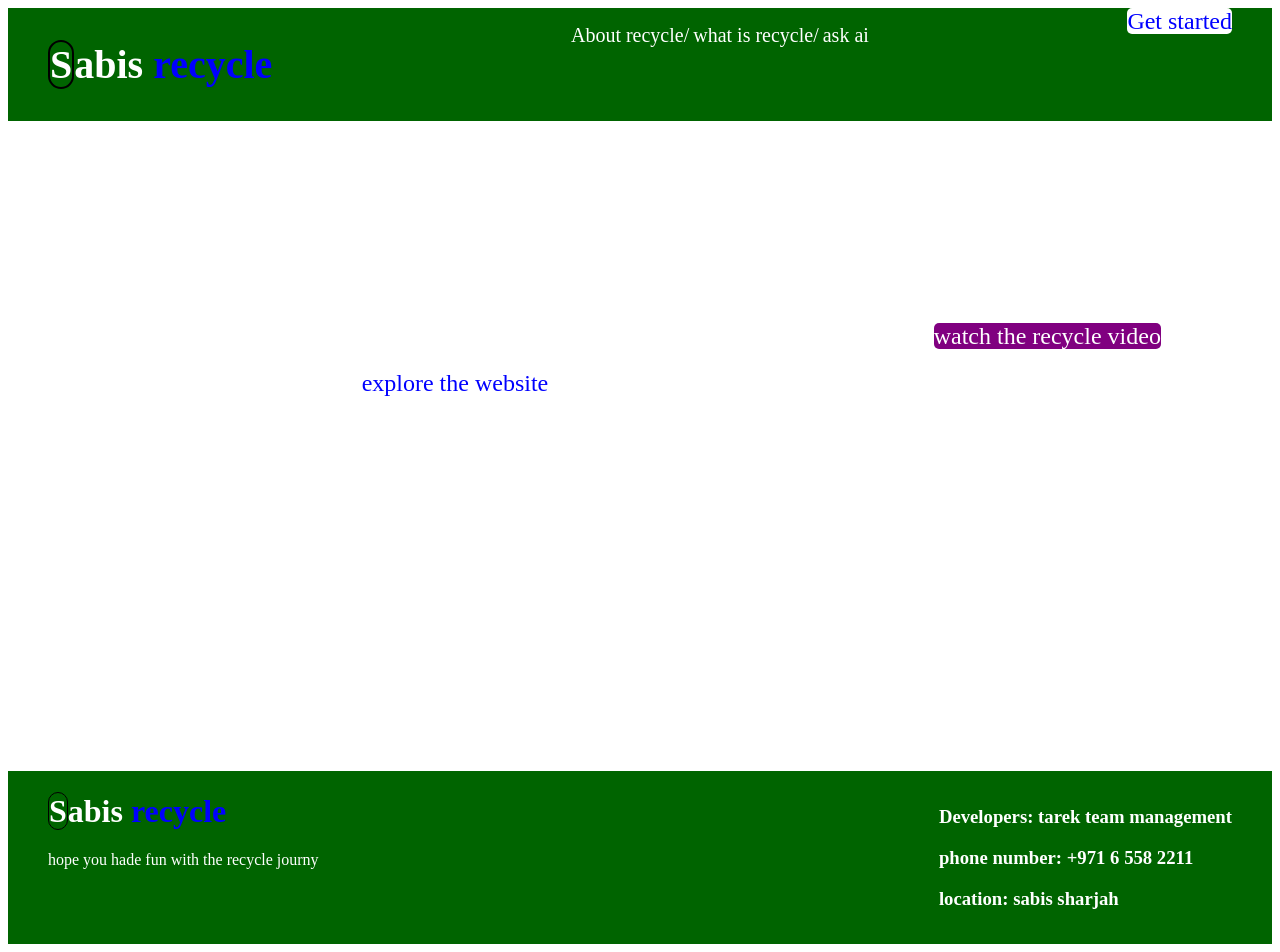
==== index.html @ bcb015bb "Initial commit first tarek commit" ====
<!DOCTYPE html>
<html lang="en">
<head>
    <meta charset="UTF-8">
    <meta name="viewport" content="width=device-width, initial-scale=1.0">
    <title>Clean earth and recycle</title>
    <link rel="stylesheet" href="style.css">
</head>
<body>
    <header>
        <nav>
            <div class="logo">
                <h1> <span class="s">S</span>abis <span class="bigone">recyc<span class="l">l</span>e</span></h1>

            </div>
            <ul class="links">
                <a href="a.html">About recycle/</a>
                <a href="w.html">what is recycle/</a>
                <a href="ai.html">ask ai</a>

            </ul>
            <div class="wrapper">
                <a href="quiz.html">Get started</a>

            </div>
        </nav>

    </header>

    <section class="bodysec">
        <div class=".sec1">
            <h1>Start your recycle here</h1>
            <p>learn recycle and make new items</p>
            <p>do not forget: reduce reuse recycle</p>

        </div>
        
        <div class="sec2">
            <h3>Sabis has made many recycle <br> but this time it is diffrent win the the recycle <br> competion  so that you can have have pizza party</h3>
            <a href="explore.html" id="thesec1">explore the website</a>
            

        </div>
        <div class="sec3">
            <h1>get ready to recycle !!!!!!</h1>
            <h3>click on the link to start the recycle</h3>
            <a href="video.html" id="thesec2">watch the recycle video</a>
        </div>

    </section>

    <footer>
        <div class="big">
            <div class="small">
                <h1> 
                   <span class="sss">S</span>abis <span class="re">recycle</span></h1>
                <p>hope you hade fun with the recycle journy</p>

            </div>
            <ul>
                <h3>Developers:  tarek team management</h3>
                <h3>phone number: +971 6 558 2211</h3>
                <h3>location: sabis sharjah</h3>

            </ul>
        </div>
    </footer>
    
</body>
</html>
---- style.css ----
header{
    background-color: darkgreen;
    background-attachment: fixed;
}






nav{
    display: flex;
    flex-direction: row;
    justify-content: space-between;
    margin-inline: 40px;
}

.logo h1 .bigone{
    color: blue;

}

.logo h1{
    color: white;
    font-weight: 1000px;
    font-size: 40px;
}

.l{
    color: blue;
    

}

.s{
    color: white;
    border: solid 2px black;
    border-radius: 15px;
    box-shadow: 2px blue;
}




.links{
    list-style: none;
    gap: 30px;

}

.links a{
    text-decoration: none;
    color: white;
    font-size: 20px;
    font-weight: 100px;
    gap: 30px;
    transition:color,1s;

}

.links a:hover{
    color: blue;
}


    
.wrapper a{
    text-decoration: none;
    color: blue;
    background-color: white;
    width: 50px;
    height: 40px;
    border-radius: 5px;
    font-size: x-large;
    transition:color,1s;

}

.wrapper a:hover{
    background-color: blue;
    color: white;
}






.bodysec{
    background-image:url(https://png.pngtree.com/thumb_back/fh260/background/20230627/pngtree-illustration-of-earth-preservation-3d-rendered-hand-holding-recycle-icon-image_3684729.jpg);
    background-repeat: no-repeat;
    height: 100vh;
    background-position: center;
    background-size: cover;
    background-attachment: fixed;
    display: flex;
    flex-direction: row;
    justify-content: space-between;
    height: 650px;
    
}

.bodysec  h1{
    color: white;
    font-size: 40px;


}

.bodysec p{
    color: white;
    font-weight: 900;
    font-size: large;
}

.bodysec .sec1{
    display: flex;
    flex-direction: column;
    margin-inline: 40px;
}

.bodysec .sec2 h3{
    color: white;
    font-size: xx-large;
}

.bodysec .sec2{
    margin-inline: 40px;
}


.bodysec .sec2 a{
    text-decoration: none;
    color: blue;
    background-color: white;
    width:50px;
    height: 40px;
    border-radius: 5px;
    font-size: x-large;
    transition:color,1s;
}

.bodysec .sec2 #thesec1:hover{
    background-color: blue;
    color: white;
}

.bodysec .sec3 #thesec2{
    text-decoration: none;
    color: white;
    background-color: purple;
    border-radius: 5px;
    font-size:x-large;
    transition:color,1s;
    
    
}

.bodysec .sec3 h1{
    color: white;

}
.bodysec .sec3 h3{
    color: white;
    font-size: larger;
}

.bodysec .sec3 #thesec2:hover{
    background-color: white;
    color: purple;
}


footer{
    background-color:darkgreen;
}

footer .big .small h1{
    color: white;
}

.re{
    color: blue;
}

.sss{
    color: white;
    border: solid 1px black;
    border-radius: 15px;
    
}

.big{
    margin-inline: 40px;
    display: flex;
    flex-direction: row;
    justify-content: space-between;
}

.big ul h3{
    color: white;
}

.big .small p{
    color: white;
}
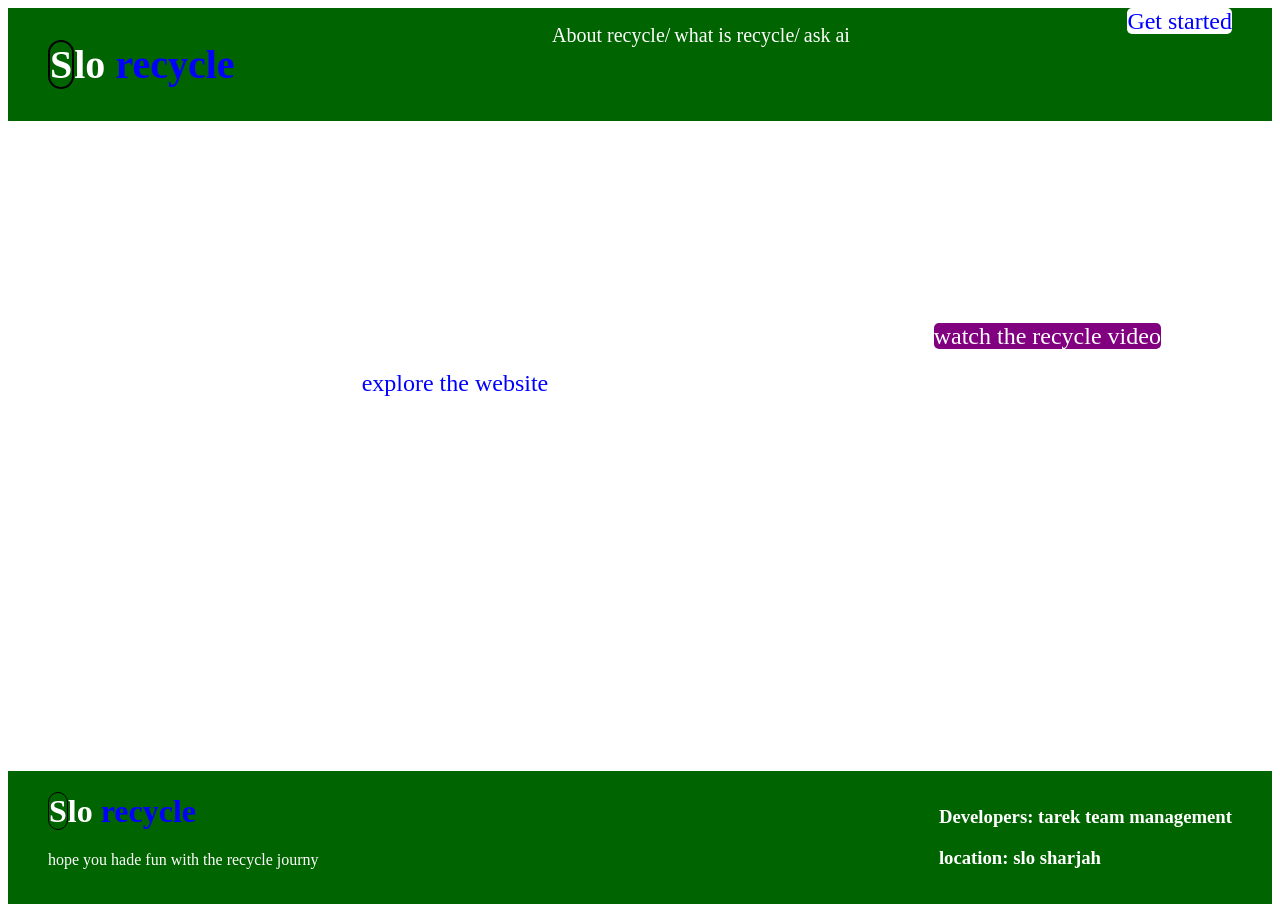
==== commit e1ded89c: "Describe what I changed" ====
--- a/index.html
+++ b/index.html
@@ -10,7 +10,7 @@
     <header>
         <nav>
             <div class="logo">
-                <h1> <span class="s">S</span>abis <span class="bigone">recyc<span class="l">l</span>e</span></h1>
+                <h1> <span class="s">S</span>lo <span class="bigone">recyc<span class="l">l</span>e</span></h1>
 
             </div>
             <ul class="links">
@@ -36,7 +36,7 @@
         </div>
         
         <div class="sec2">
-            <h3>Sabis has made many recycle <br> but this time it is diffrent win the the recycle <br> competion  so that you can have have pizza party</h3>
+            <h3>Slo has made many recycle <br> but this time it is diffrent win the the recycle <br> competion  so that you can have have pizza party</h3>
             <a href="explore.html" id="thesec1">explore the website</a>
             
 
@@ -53,14 +53,14 @@
         <div class="big">
             <div class="small">
                 <h1> 
-                   <span class="sss">S</span>abis <span class="re">recycle</span></h1>
+                   <span class="sss">S</span>lo <span class="re">recycle</span></h1>
                 <p>hope you hade fun with the recycle journy</p>
 
             </div>
             <ul>
                 <h3>Developers:  tarek team management</h3>
-                <h3>phone number: +971 6 558 2211</h3>
-                <h3>location: sabis sharjah</h3>
+                
+                <h3>location: slo sharjah</h3>
 
             </ul>
         </div>
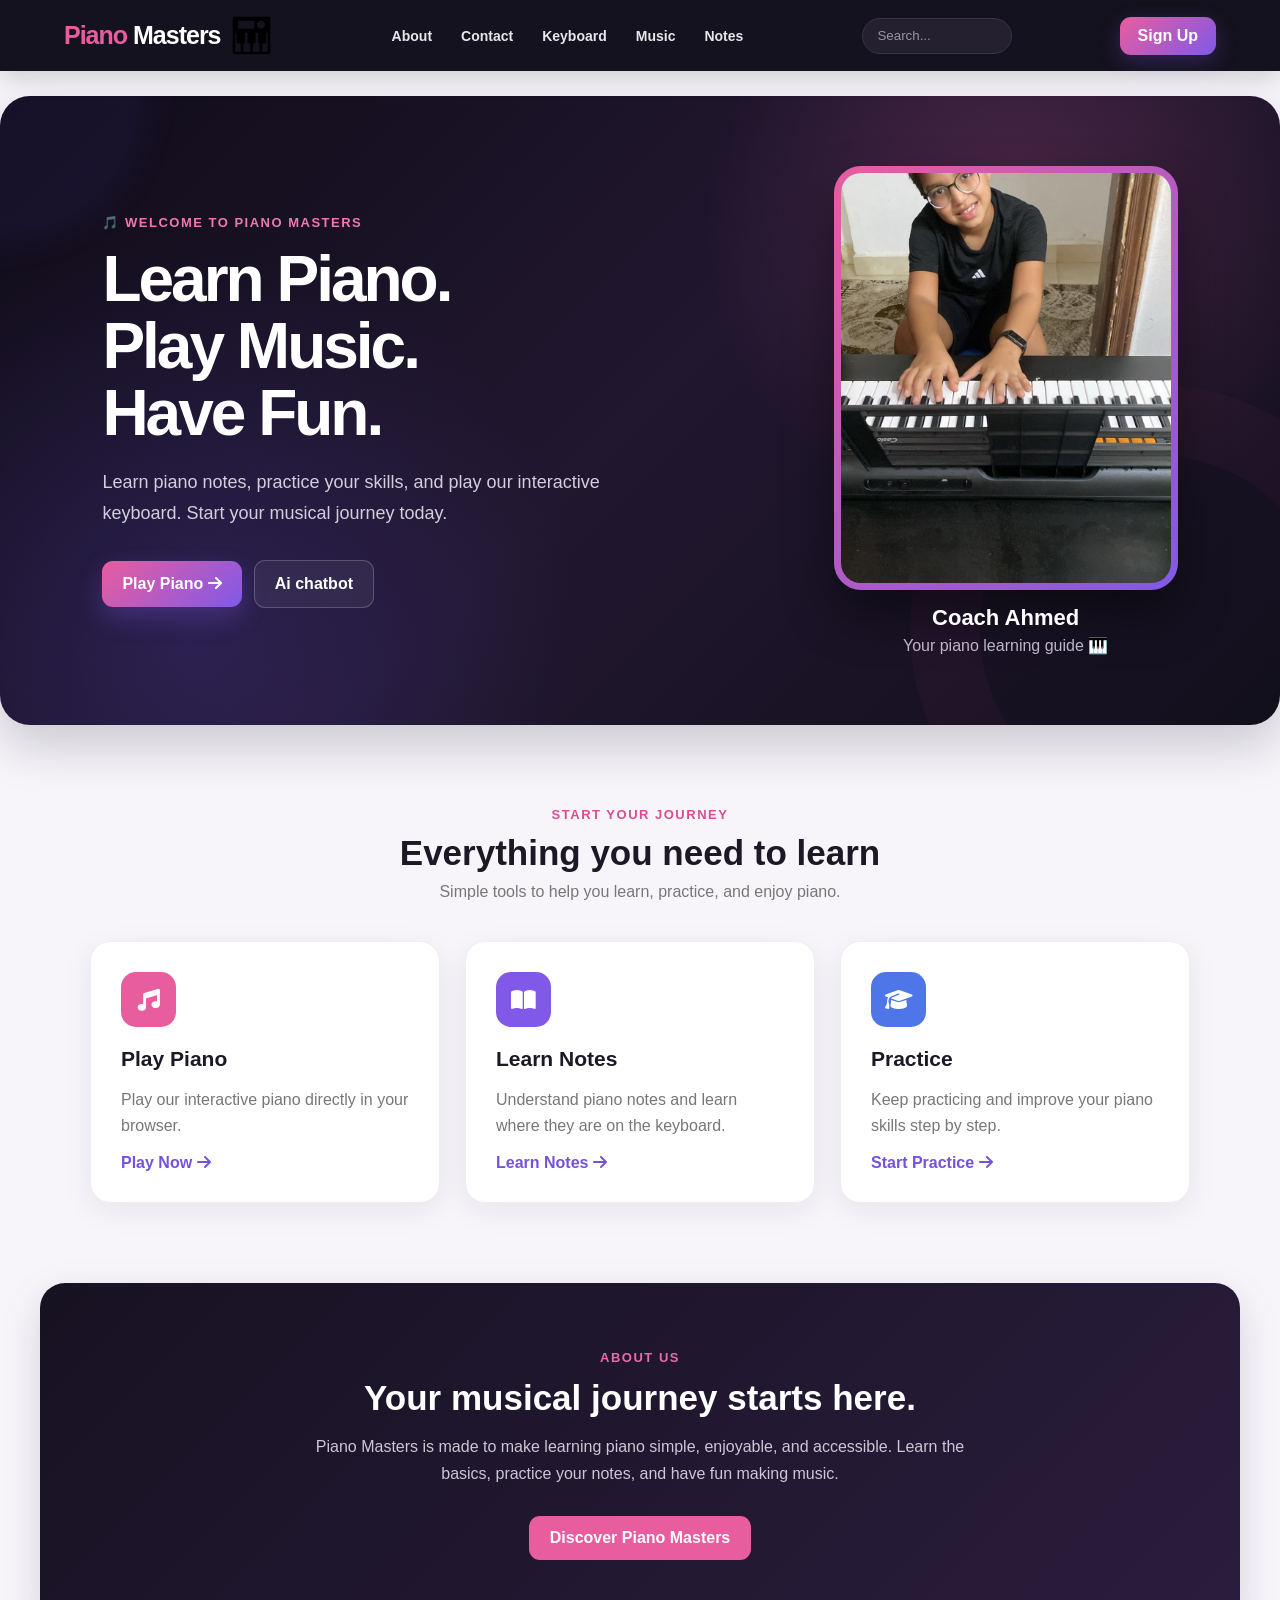
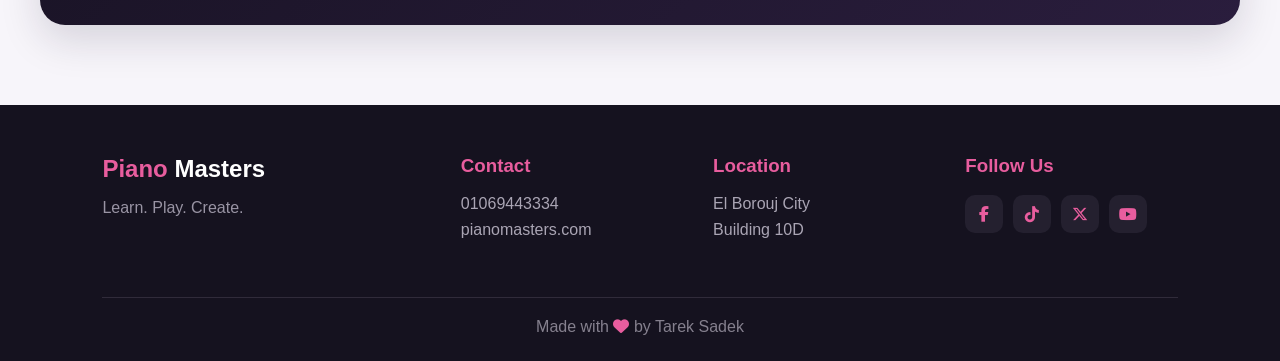
==== commit 84cb38a7: "Add Piano Masters website" ====
--- a/index.html
+++ b/index.html
@@ -1,70 +1,424 @@
 <!DOCTYPE html>
 <html lang="en">
+
 <head>
     <meta charset="UTF-8">
-    <meta name="viewport" content="width=device-width, initial-scale=1.0">
-    <title>Clean earth and recycle</title>
+
+    <meta
+        name="viewport"
+        content="width=device-width, initial-scale=1.0"
+    >
+
+    <title>Piano Masters</title>
+
     <link rel="stylesheet" href="style.css">
+
+    <!-- Font Awesome -->
+    <link
+        rel="stylesheet"
+        href="https://cdnjs.cloudflare.com/ajax/libs/font-awesome/6.7.2/css/all.min.css"
+    >
 </head>
+
+
 <body>
+
+    <!-- =========================
+         HEADER
+    ========================== -->
+
     <header>
+
         <nav>
+
+            <!-- LOGO -->
+
             <div class="logo">
-                <h1> <span class="s">S</span>lo <span class="bigone">recyc<span class="l">l</span>e</span></h1>
-
-            </div>
-            <ul class="links">
-                <a href="a.html">About recycle/</a>
-                <a href="w.html">what is recycle/</a>
-                <a href="ai.html">ask ai</a>
+
+                <h1>
+                    Piano <span>Masters</span>
+                </h1>
+
+                <img
+                    src="icons/keyboard-piano-synth-midi-vst-svgrepo-com.svg"
+                    alt="Piano keyboard"
+                >
+
+            </div>
+
+
+            <!-- NAVIGATION -->
+
+            <ul>
+
+                <li>
+                    <a href="about.html">About</a>
+                </li>
+
+                <li>
+                    <a href="contact.html">Contact</a>
+                </li>
+
+                <li>
+                    <a href="mypiano.html">Keyboard</a>
+                </li>
+
+                <li>
+                    <a href="music.html">Music</a>
+                </li>
+
+                <li>
+                    <a href="notes.html">Notes</a>
+                </li>
 
             </ul>
+
+
+            <!-- SEARCH -->
+
             <div class="wrapper">
-                <a href="quiz.html">Get started</a>
-
-            </div>
+
+                <input
+                    type="search"
+                    placeholder="Search..."
+                >
+
+            </div>
+
+
+            <!-- SIGN UP -->
+
+            <a
+                class="signup"
+                href="sign.html"
+            >
+                Sign Up
+            </a>
+
         </nav>
 
     </header>
 
-    <section class="bodysec">
-        <div class=".sec1">
-            <h1>Start your recycle here</h1>
-            <p>learn recycle and make new items</p>
-            <p>do not forget: reduce reuse recycle</p>
+
+
+    <!-- =========================
+         HERO
+    ========================== -->
+
+    <main>
+
+        <section class="hero">
+
+            <div class="hero-content">
+
+                <span class="welcome">
+                    🎵 WELCOME TO PIANO MASTERS
+                </span>
+
+                <h2>
+                    Learn Piano.
+                    <br>
+                    Play Music.
+                    <br>
+                    Have Fun.
+                </h2>
+
+                <p>
+                    Learn piano notes, practice your skills,
+                    and play our interactive keyboard.
+                    Start your musical journey today.
+                </p>
+
+                <div class="hero-buttons">
+
+                    <a
+                        href="mypiano.html"
+                        class="primary-button"
+                    >
+                        Play Piano
+                        <i class="fa-solid fa-arrow-right"></i>
+                    </a>
+
+                    <a
+                        href="ai.html"
+                        class="secondary-button"
+                    >
+                        Ai chatbot
+                    </a>
+
+                </div>
+
+            </div>
+
+
+            <!-- COACH -->
+
+            <div class="coach">
+
+                <div class="coach-image">
+
+                    <img
+                        src="images/pianomasters1ahmed.jpeg"
+                        alt="Piano Masters coach Ahmed"
+                    >
+
+                </div>
+
+                <h3>
+                    Coach Ahmed
+                </h3>
+
+                <p>
+                    Your piano learning guide 🎹
+                </p>
+
+            </div>
+
+        </section>
+
+
+
+        <!-- =========================
+             FEATURES
+        ========================== -->
+
+        <section class="features">
+
+            <div class="section-title">
+
+                <span>
+                    START YOUR JOURNEY
+                </span>
+
+                <h2>
+                    Everything you need to learn
+                </h2>
+
+                <p>
+                    Simple tools to help you learn,
+                    practice, and enjoy piano.
+                </p>
+
+            </div>
+
+
+            <div class="cards">
+
+
+                <!-- CARD 1 -->
+
+                <article class="card">
+
+                    <div class="card-icon pink">
+                        <i class="fa-solid fa-music"></i>
+                    </div>
+
+                    <h3>
+                        Play Piano
+                    </h3>
+
+                    <p>
+                        Play our interactive piano
+                        directly in your browser.
+                    </p>
+
+                    <a href="mypiano.html">
+                        Play Now
+                        <i class="fa-solid fa-arrow-right"></i>
+                    </a>
+
+                </article>
+
+
+                <!-- CARD 2 -->
+
+                <article class="card">
+
+                    <div class="card-icon purple">
+                        <i class="fa-solid fa-book-open"></i>
+                    </div>
+
+                    <h3>
+                        Learn Notes
+                    </h3>
+
+                    <p>
+                        Understand piano notes and
+                        learn where they are on the keyboard.
+                    </p>
+
+                    <a href="notes.html">
+                        Learn Notes
+                        <i class="fa-solid fa-arrow-right"></i>
+                    </a>
+
+                </article>
+
+
+                <!-- CARD 3 -->
+
+                <article class="card">
+
+                    <div class="card-icon blue">
+                        <i class="fa-solid fa-graduation-cap"></i>
+                    </div>
+
+                    <h3>
+                        Practice
+                    </h3>
+
+                    <p>
+                        Keep practicing and improve
+                        your piano skills step by step.
+                    </p>
+
+                    <a href="session.html">
+                        Start Practice
+                        <i class="fa-solid fa-arrow-right"></i>
+                    </a>
+
+                </article>
+
+            </div>
+
+        </section>
+
+
+
+        <!-- =========================
+             ABOUT
+        ========================== -->
+
+        <section class="about-section">
+
+            <div>
+
+                <span>
+                    ABOUT US
+                </span>
+
+                <h2>
+                    Your musical journey starts here.
+                </h2>
+
+                <p>
+                    Piano Masters is made to make
+                    learning piano simple, enjoyable,
+                    and accessible. Learn the basics,
+                    practice your notes, and have fun
+                    making music.
+                </p>
+
+                <a href="about.html">
+                    Discover Piano Masters
+                </a>
+
+            </div>
+
+        </section>
+
+    </main>
+
+
+
+    <!-- =========================
+         FOOTER
+    ========================== -->
+
+    <footer>
+
+        <div class="footer-brand">
+
+            <h2>
+                Piano <span>Masters</span>
+            </h2>
+
+            <p>
+                Learn. Play. Create.
+            </p>
 
         </div>
-        
-        <div class="sec2">
-            <h3>Slo has made many recycle <br> but this time it is diffrent win the the recycle <br> competion  so that you can have have pizza party</h3>
-            <a href="explore.html" id="thesec1">explore the website</a>
-            
+
+
+        <div class="footer-column">
+
+            <h3>
+                Contact
+            </h3>
+
+            <p>
+                01069443334
+            </p>
+
+            <p>
+                pianomasters.com
+            </p>
 
         </div>
-        <div class="sec3">
-            <h1>get ready to recycle !!!!!!</h1>
-            <h3>click on the link to start the recycle</h3>
-            <a href="video.html" id="thesec2">watch the recycle video</a>
+
+
+        <div class="footer-column">
+
+            <h3>
+                Location
+            </h3>
+
+            <p>
+                El Borouj City
+            </p>
+
+            <p>
+                Building 10D
+            </p>
+
         </div>
 
-    </section>
-
-    <footer>
-        <div class="big">
-            <div class="small">
-                <h1> 
-                   <span class="sss">S</span>lo <span class="re">recycle</span></h1>
-                <p>hope you hade fun with the recycle journy</p>
-
-            </div>
-            <ul>
-                <h3>Developers:  tarek team management</h3>
-                
-                <h3>location: slo sharjah</h3>
-
-            </ul>
+
+        <div class="social">
+
+            <h3>
+                Follow Us
+            </h3>
+
+            <div class="social-icons">
+
+                <a href="https://www.facebook.com/?locale=ar_AR">
+                    <i class="fa-brands fa-facebook-f"></i>
+                </a>
+
+                <a href="#">
+                    <i class="fa-brands fa-tiktok"></i>
+                </a>
+
+                <a href="#">
+                    <i class="fa-brands fa-x-twitter"></i>
+                </a>
+
+                <a href="#">
+                    <i class="fa-brands fa-youtube"></i>
+                </a>
+
+            </div>
+
         </div>
+
+
+        <div class="footer-bottom">
+
+            <p>
+                Made with
+                <i class="fa-solid fa-heart"></i>
+                by Tarek Sadek
+            </p>
+
+        </div>
+
     </footer>
+
+
     
+
+
 </body>
+
 </html>
--- a/style.css
+++ b/style.css
@@ -1,213 +1,988 @@
-header{
-    background-color: darkgreen;
+/* =========================================
+   RESET
+========================================= */
+
+* {
+    box-sizing: border-box;
+}
+
+html {
+    scroll-behavior: smooth;
+}
+
+body {
+    margin: 0;
+
+    font-family:
+        Arial,
+        Helvetica,
+        sans-serif;
+
+    background: #f7f5fa;
+    background-position: center;
     background-attachment: fixed;
-}
-
-
-
-
-
-
-nav{
+
+    color: #1c1825;
+}
+
+
+/* =========================================
+   HEADER
+========================================= */
+
+header {
+    background: #15121f;
+
+    padding: 14px 5%;
+
+    box-shadow:
+        0 5px 25px
+        rgba(0, 0, 0, 0.18);
+
+    position: relative;
+
+    z-index: 100;
+}
+
+header nav {
     display: flex;
-    flex-direction: row;
+
+    align-items: center;
+
     justify-content: space-between;
-    margin-inline: 40px;
-}
-
-.logo h1 .bigone{
-    color: blue;
-
-}
-
-.logo h1{
-    color: white;
-    font-weight: 1000px;
-    font-size: 40px;
-}
-
-.l{
-    color: blue;
-    
-
-}
-
-.s{
-    color: white;
-    border: solid 2px black;
+
+    gap: 25px;
+
+    max-width: 1400px;
+
+    margin: auto;
+}
+
+
+/* =========================================
+   LOGO
+========================================= */
+
+.logo {
+    display: flex;
+
+    align-items: center;
+
+    gap: 9px;
+
+    flex-shrink: 0;
+}
+
+.logo h1 {
+    margin: 0;
+
+    color: #e85d9e;
+
+    font-size: 25px;
+
+    letter-spacing: -1px;
+}
+
+.logo h1 span {
+    color: white;
+}
+
+.logo img {
+    width: 43px;
+
+    height: 43px;
+}
+
+
+/* =========================================
+   NAVIGATION
+========================================= */
+
+header nav ul {
+    display: flex;
+
+    align-items: center;
+
+    gap: 5px;
+
+    list-style: none;
+
+    margin: 0;
+
+    padding: 0;
+}
+
+header nav ul a {
+    display: block;
+
+    color: #e8e5ed;
+
+    text-decoration: none;
+
+    font-size: 14px;
+
+    font-weight: bold;
+
+    padding: 9px 12px;
+
+    border-radius: 9px;
+
+    transition:
+        background 0.25s,
+        color 0.25s;
+}
+
+header nav ul a:hover {
+    background: #e85d9e;
+
+    color: white;
+
+    text-decoration: none;
+}
+
+
+/* =========================================
+   SEARCH
+========================================= */
+
+.wrapper {
+    display: flex;
+
+    align-items: center;
+}
+
+.wrapper input {
+    width: 150px;
+
+    height: 36px;
+
+    border: 1px solid #393345;
+
+    border-radius: 20px;
+
+    background: #24202f;
+
+    color: white;
+
+    padding:
+        0 14px;
+
+    outline: none;
+
+    transition: 0.25s;
+}
+
+.wrapper input::placeholder {
+    color: #9994a4;
+}
+
+.wrapper input:focus {
+    border-color: #e85d9e;
+
+    box-shadow:
+        0 0 0 3px
+        rgba(232, 93, 158, 0.12);
+}
+
+
+/* =========================================
+   SIGN UP
+========================================= */
+
+.signup {
+    color: white;
+
+    text-decoration: none;
+
+    font-weight: bold;
+
+    white-space: nowrap;
+
+    padding:
+        10px 18px;
+
+    border-radius: 11px;
+
+    background:
+        linear-gradient(
+            135deg,
+            #e85d9e,
+            #8059e8
+        );
+
+    box-shadow:
+        0 7px 20px
+        rgba(128, 89, 232, 0.25);
+
+    transition: 0.25s;
+}
+
+.signup:hover {
+    transform: translateY(-2px);
+
+    box-shadow:
+        0 10px 25px
+        rgba(128, 89, 232, 0.4);
+
+    text-decoration: none;
+}
+
+
+/* =========================================
+   HERO
+========================================= */
+
+.hero {
+    position: relative;
+
+    max-width: 1400px;
+
+    min-height: 570px;
+
+    margin:
+        25px auto;
+
+    padding:
+        70px 8%;
+
+    border-radius: 30px;
+
+    overflow: hidden;
+
+    display: flex;
+
+    align-items: center;
+
+    justify-content: space-between;
+
+    gap: 60px;
+
+    color: white;
+
+    background:
+
+        radial-gradient(
+            circle at 80% 20%,
+            rgba(232, 93, 158, 0.22),
+            transparent 28%
+        ),
+
+        radial-gradient(
+            circle at 15% 85%,
+            rgba(96, 76, 220, 0.22),
+            transparent 32%
+        ),
+
+        linear-gradient(
+            135deg,
+            #100c19,
+            #21172f,
+            #120f1c
+        );
+
+    box-shadow:
+        0 20px 50px
+        rgba(25, 15, 40, 0.2);
+}
+
+
+/* Decorative glow */
+
+.hero::before {
+    content: "";
+
+    position: absolute;
+
+    width: 350px;
+
+    height: 350px;
+
+    right: -120px;
+
+    bottom: -150px;
+
+    border-radius: 50%;
+
+    border:
+        70px solid
+        rgba(232, 93, 158, 0.04);
+}
+
+.hero::after {
+    content: "";
+
+    position: absolute;
+
+    width: 300px;
+
+    height: 300px;
+
+    left: -150px;
+
+    top: -150px;
+
+    border-radius: 50%;
+
+    background:
+        rgba(100, 80, 220, 0.08);
+
+    filter: blur(15px);
+}
+
+
+/* =========================================
+   HERO CONTENT
+========================================= */
+
+.hero-content {
+    position: relative;
+
+    z-index: 2;
+
+    max-width: 620px;
+}
+
+.welcome {
+    color: #f078af;
+
+    font-size: 13px;
+
+    font-weight: bold;
+
+    letter-spacing: 1.5px;
+}
+
+.hero-content h2 {
+    margin:
+        15px 0 20px;
+
+    font-size:
+        clamp(42px, 5vw, 68px);
+
+    line-height: 1.05;
+
+    letter-spacing: -3px;
+}
+
+.hero-content p {
+    max-width: 550px;
+
+    color: #d3cedc;
+
+    font-size: 18px;
+
+    line-height: 1.7;
+
+    margin-bottom: 32px;
+}
+
+
+/* =========================================
+   HERO BUTTONS
+========================================= */
+
+.hero-buttons {
+    display: flex;
+
+    align-items: center;
+
+    gap: 12px;
+
+    flex-wrap: wrap;
+}
+
+.hero-buttons a {
+    text-decoration: none;
+
+    font-weight: bold;
+
+    border-radius: 11px;
+
+    padding:
+        14px 20px;
+
+    transition: 0.25s;
+}
+
+.primary-button {
+    color: white;
+
+    background:
+        linear-gradient(
+            135deg,
+            #e85d9e,
+            #8059e8
+        );
+
+    box-shadow:
+        0 10px 25px
+        rgba(128, 89, 232, 0.3);
+}
+
+.primary-button:hover {
+    transform: translateY(-3px);
+
+    box-shadow:
+        0 15px 30px
+        rgba(128, 89, 232, 0.45);
+}
+
+.secondary-button {
+    color: white;
+
+    border:
+        1px solid
+        rgba(255, 255, 255, 0.2);
+
+    background:
+        rgba(255, 255, 255, 0.06);
+}
+
+.secondary-button:hover {
+    background:
+        rgba(255, 255, 255, 0.12);
+
+    border-color:
+        rgba(255, 255, 255, 0.4);
+}
+
+
+/* =========================================
+   COACH
+========================================= */
+
+.coach {
+    position: relative;
+
+    z-index: 2;
+
+    text-align: center;
+
+    flex-shrink: 0;
+}
+
+.coach-image {
+    padding: 7px;
+
+    border-radius: 27px;
+
+    background:
+        linear-gradient(
+            135deg,
+            #e85d9e,
+            #8059e8
+        );
+
+    box-shadow:
+        0 25px 50px
+        rgba(0, 0, 0, 0.45);
+}
+
+.coach img {
+    display: block;
+
+    width: 330px;
+
+    height: 410px;
+
+    object-fit: cover;
+
+    border-radius: 20px;
+}
+
+.coach h3 {
+    margin:
+        15px 0 5px;
+
+    font-size: 22px;
+}
+
+.coach p {
+    margin: 0;
+
+    color: #bdb6ca;
+}
+
+
+/* =========================================
+   FEATURES
+========================================= */
+
+.features {
+    max-width: 1200px;
+
+    margin:
+        80px auto;
+
+    padding:
+        0 25px;
+}
+
+.section-title {
+    text-align: center;
+
+    margin-bottom: 40px;
+}
+
+.section-title span {
+    color: #d84e91;
+
+    font-size: 13px;
+
+    font-weight: bold;
+
+    letter-spacing: 1.5px;
+}
+
+.section-title h2 {
+    margin:
+        10px 0;
+
+    font-size: 35px;
+}
+
+.section-title p {
+    color: #777;
+
+    margin: 0;
+}
+
+
+/* =========================================
+   CARDS
+========================================= */
+
+.cards {
+    display: flex;
+
+    justify-content: center;
+
+    gap: 25px;
+
+    flex-wrap: wrap;
+}
+
+.card {
+    width: 350px;
+
+    padding: 30px;
+
+    background: white;
+
+    border:
+        1px solid
+        #eee;
+
+    border-radius: 20px;
+
+    box-shadow:
+        0 8px 30px
+        rgba(30, 20, 50, 0.07);
+
+    transition:
+        transform 0.25s,
+        box-shadow 0.25s;
+}
+
+.card:hover {
+    transform:
+        translateY(-7px);
+
+    box-shadow:
+        0 18px 40px
+        rgba(30, 20, 50, 0.12);
+}
+
+.card-icon {
+    width: 55px;
+
+    height: 55px;
+
+    display: flex;
+
+    align-items: center;
+
+    justify-content: center;
+
     border-radius: 15px;
-    box-shadow: 2px blue;
-}
-
-
-
-
-.links{
-    list-style: none;
-    gap: 30px;
-
-}
-
-.links a{
+
+    color: white;
+
+    font-size: 22px;
+}
+
+.card-icon.pink {
+    background: #e85d9e;
+}
+
+.card-icon.purple {
+    background: #8059e8;
+}
+
+.card-icon.blue {
+    background: #4f76e8;
+}
+
+.card h3 {
+    font-size: 21px;
+
+    margin:
+        20px 0 10px;
+}
+
+.card p {
+    color: #777;
+
+    line-height: 1.6;
+
+    min-height: 50px;
+}
+
+.card a {
+    color: #7651d9;
+
     text-decoration: none;
-    color: white;
-    font-size: 20px;
-    font-weight: 100px;
-    gap: 30px;
-    transition:color,1s;
-
-}
-
-.links a:hover{
-    color: blue;
-}
-
-
-    
-.wrapper a{
+
+    font-weight: bold;
+}
+
+.card a:hover {
+    color: #e04d92;
+}
+
+
+/* =========================================
+   ABOUT
+========================================= */
+
+.about-section {
+    max-width: 1200px;
+
+    margin:
+        80px auto;
+
+    padding:
+        65px 30px;
+
+    border-radius: 25px;
+
+    text-align: center;
+
+    color: white;
+
+    background:
+        linear-gradient(
+            135deg,
+            #171222,
+            #2a1d3d
+        );
+
+    box-shadow:
+        0 15px 40px
+        rgba(30, 20, 50, 0.15);
+}
+
+.about-section span {
+    color: #ed6aa8;
+
+    font-size: 13px;
+
+    font-weight: bold;
+
+    letter-spacing: 1.5px;
+}
+
+.about-section h2 {
+    font-size: 35px;
+
+    margin:
+        12px 0 15px;
+}
+
+.about-section p {
+    max-width: 650px;
+
+    margin:
+        0 auto 28px;
+
+    color: #ccc6d5;
+
+    line-height: 1.7;
+}
+
+.about-section a {
+    display: inline-block;
+
+    color: white;
+
+    background: #e85d9e;
+
+    padding:
+        13px 21px;
+
+    border-radius: 11px;
+
     text-decoration: none;
-    color: blue;
-    background-color: white;
-    width: 50px;
-    height: 40px;
-    border-radius: 5px;
-    font-size: x-large;
-    transition:color,1s;
-
-}
-
-.wrapper a:hover{
-    background-color: blue;
-    color: white;
-}
-
-
-
-
-
-
-.bodysec{
-    background-image:url(https://png.pngtree.com/thumb_back/fh260/background/20230627/pngtree-illustration-of-earth-preservation-3d-rendered-hand-holding-recycle-icon-image_3684729.jpg);
-    background-repeat: no-repeat;
-    height: 100vh;
-    background-position: center;
-    background-size: cover;
-    background-attachment: fixed;
+
+    font-weight: bold;
+
+    transition: 0.25s;
+}
+
+.about-section a:hover {
+    background: #d94f91;
+
+    transform: translateY(-2px);
+}
+
+
+/* =========================================
+   FOOTER
+========================================= */
+
+footer {
+    position: relative;
+
+    display: grid;
+
+    grid-template-columns:
+        1.5fr 1fr 1fr 1fr;
+
+    gap: 40px;
+
+    padding:
+        50px 8% 25px;
+
+    background: #15121f;
+
+    color: white;
+}
+
+.footer-brand h2 {
+    margin: 0;
+
+    color: #e85d9e;
+}
+
+.footer-brand h2 span {
+    color: white;
+}
+
+.footer-brand p {
+    color: #9994a4;
+}
+
+.footer-column h3,
+.social h3 {
+    color: #e85d9e;
+
+    margin-top: 0;
+}
+
+.footer-column p {
+    color: #aaa5b4;
+
+    margin:
+        8px 0;
+}
+
+.social-icons {
     display: flex;
-    flex-direction: row;
-    justify-content: space-between;
-    height: 650px;
-    
-}
-
-.bodysec  h1{
-    color: white;
-    font-size: 40px;
-
-
-}
-
-.bodysec p{
-    color: white;
-    font-weight: 900;
-    font-size: large;
-}
-
-.bodysec .sec1{
+
+    gap: 10px;
+}
+
+.social-icons a {
+    width: 38px;
+
+    height: 38px;
+
     display: flex;
-    flex-direction: column;
-    margin-inline: 40px;
-}
-
-.bodysec .sec2 h3{
-    color: white;
-    font-size: xx-large;
-}
-
-.bodysec .sec2{
-    margin-inline: 40px;
-}
-
-
-.bodysec .sec2 a{
+
+    align-items: center;
+
+    justify-content: center;
+
+    border-radius: 10px;
+
+    background: #24202f;
+
+    color: #e85d9e;
+
     text-decoration: none;
-    color: blue;
-    background-color: white;
-    width:50px;
-    height: 40px;
-    border-radius: 5px;
-    font-size: x-large;
-    transition:color,1s;
-}
-
-.bodysec .sec2 #thesec1:hover{
-    background-color: blue;
-    color: white;
-}
-
-.bodysec .sec3 #thesec2{
-    text-decoration: none;
-    color: white;
-    background-color: purple;
-    border-radius: 5px;
-    font-size:x-large;
-    transition:color,1s;
-    
-    
-}
-
-.bodysec .sec3 h1{
-    color: white;
-
-}
-.bodysec .sec3 h3{
-    color: white;
-    font-size: larger;
-}
-
-.bodysec .sec3 #thesec2:hover{
-    background-color: white;
-    color: purple;
-}
-
-
-footer{
-    background-color:darkgreen;
-}
-
-footer .big .small h1{
-    color: white;
-}
-
-.re{
-    color: blue;
-}
-
-.sss{
-    color: white;
-    border: solid 1px black;
-    border-radius: 15px;
-    
-}
-
-.big{
-    margin-inline: 40px;
-    display: flex;
-    flex-direction: row;
-    justify-content: space-between;
-}
-
-.big ul h3{
-    color: white;
-}
-
-.big .small p{
-    color: white;
-}
-
-
-
-
-
-
-
+
+    transition: 0.25s;
+}
+
+.social-icons a:hover {
+    background: #e85d9e;
+
+    color: white;
+
+    transform: translateY(-3px);
+}
+
+.footer-bottom {
+    grid-column: 1 / -1;
+
+    border-top:
+        1px solid
+        #302b3a;
+
+    padding-top: 20px;
+
+    margin-top: 10px;
+
+    text-align: center;
+}
+
+.footer-bottom p {
+    color: #85808e;
+
+    margin: 0;
+}
+
+.footer-bottom .fa-heart {
+    color: #e85d9e;
+}
+
+
+/* =========================================
+   TABLET
+========================================= */
+
+@media (max-width: 1050px) {
+
+    header nav {
+        flex-wrap: wrap;
+
+        justify-content: center;
+    }
+
+    .hero {
+        margin:
+            20px;
+
+        padding:
+            60px 40px;
+    }
+
+    .coach img {
+        width: 280px;
+
+        height: 350px;
+    }
+
+    footer {
+        grid-template-columns:
+            1fr 1fr;
+    }
+}
+
+
+/* =========================================
+   MOBILE
+========================================= */
+
+@media (max-width: 750px) {
+
+    header {
+        padding:
+            15px;
+    }
+
+    header nav {
+        flex-direction: column;
+
+        gap: 15px;
+    }
+
+    header nav ul {
+        flex-wrap: wrap;
+
+        justify-content: center;
+    }
+
+    .wrapper input {
+        width: 220px;
+    }
+
+    .hero {
+        min-height: auto;
+
+        flex-direction: column;
+
+        text-align: center;
+
+        padding:
+            55px 20px;
+
+        gap: 45px;
+    }
+
+    .hero-content {
+        display: flex;
+
+        flex-direction: column;
+
+        align-items: center;
+    }
+
+    .hero-content h2 {
+        font-size: 43px;
+
+        letter-spacing: -1.5px;
+    }
+
+    .hero-content p {
+        font-size: 16px;
+    }
+
+    .hero-buttons {
+        justify-content: center;
+    }
+
+    .coach img {
+        width: 250px;
+
+        height: 320px;
+    }
+
+    .section-title h2 {
+        font-size: 28px;
+    }
+
+    .card {
+        width: 100%;
+
+        max-width: 400px;
+    }
+
+    .about-section {
+        margin:
+            50px 15px;
+
+        padding:
+            45px 20px;
+    }
+
+    .about-section h2 {
+        font-size: 28px;
+    }
+
+    footer {
+        grid-template-columns: 1fr;
+
+        text-align: center;
+
+        justify-items: center;
+    }
+
+    .social-icons {
+        justify-content: center;
+    }
+}
+
+
+
+
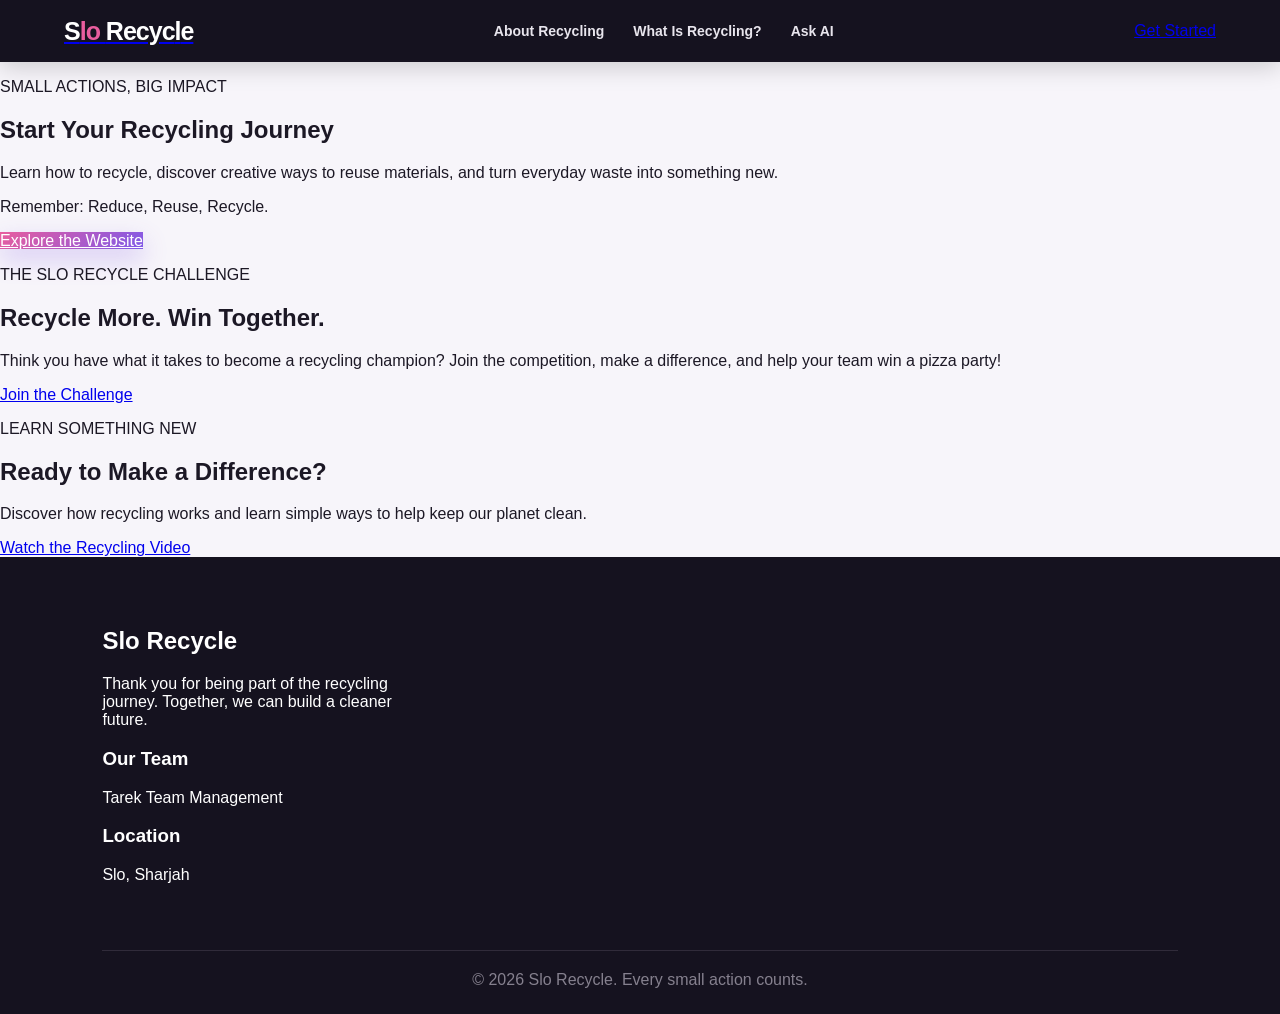
==== commit 94545592: "update my edits" ====
--- a/index.html
+++ b/index.html
@@ -1,318 +1,110 @@
+
 <!DOCTYPE html>
 <html lang="en">
-
 <head>
     <meta charset="UTF-8">
+    <meta name="viewport" content="width=device-width, initial-scale=1.0">
 
-    <meta
-        name="viewport"
-        content="width=device-width, initial-scale=1.0"
-    >
+    <meta name="description" content="Discover recycling, learn how to protect the planet, and join the Slo Recycle competition.">
 
-    <title>Piano Masters</title>
+    <title>Slo Recycle | Make a Difference</title>
 
     <link rel="stylesheet" href="style.css">
-
-    <!-- Font Awesome -->
-    <link
-        rel="stylesheet"
-        href="https://cdnjs.cloudflare.com/ajax/libs/font-awesome/6.7.2/css/all.min.css"
-    >
 </head>
-
 
 <body>
 
-    <!-- =========================
-         HEADER
-    ========================== -->
-
-    <header>
-
-        <nav>
-
-            <!-- LOGO -->
+    <!-- Header and Navigation -->
+    <header class="site-header">
+        <nav class="navbar" aria-label="Main navigation">
 
             <div class="logo">
+                <a href="index.html" aria-label="Slo Recycle home">
+                    <h1>
+                        <span class="s">S</span>lo
+                        <span class="bigone">Recyc<span class="l">l</span>e</span>
+                    </h1>
+                </a>
+            </div>
 
-                <h1>
-                    Piano <span>Masters</span>
-                </h1>
+            <ul class="links">
+                <li>
+                    <a href="a.html">About Recycling</a>
+                </li>
+                <li>
+                    <a href="w.html">What Is Recycling?</a>
+                </li>
+                <li>
+                    <a href="ai.html">Ask AI</a>
+                </li>
+            </ul>
 
-                <img
-                    src="icons/keyboard-piano-synth-midi-vst-svgrepo-com.svg"
-                    alt="Piano keyboard"
-                >
+            <div class="wrapper">
+                <a href="quiz.html">Get Started</a>
+            </div>
 
+        </nav>
+    </header>
+
+
+    <!-- Main Content -->
+    <main>
+
+        <!-- Introduction Section -->
+        <section class="bodysec" aria-label="Welcome to Slo Recycle">
+
+            <div class="sec1">
+                <p class="eyebrow">SMALL ACTIONS, BIG IMPACT</p>
+
+                <h1>Start Your Recycling Journey</h1>
+
+                <p>
+                    Learn how to recycle, discover creative ways to reuse
+                    materials, and turn everyday waste into something new.
+                </p>
+
+                <p class="recycling-message">
+                    Remember: Reduce, Reuse, Recycle.
+                </p>
+
+                <a href="explore.html" class="primary-button">
+                    Explore the Website
+                </a>
             </div>
 
 
-            <!-- NAVIGATION -->
+            <!-- Recycling Competition -->
+            <div class="sec2">
+                <p class="section-label">THE SLO RECYCLE CHALLENGE</p>
 
-            <ul>
+                <h2>Recycle More. Win Together.</h2>
 
-                <li>
-                    <a href="about.html">About</a>
-                </li>
+                <p>
+                    Think you have what it takes to become a recycling
+                    champion? Join the competition, make a difference,
+                    and help your team win a pizza party!
+                </p>
 
-                <li>
-                    <a href="contact.html">Contact</a>
-                </li>
-
-                <li>
-                    <a href="mypiano.html">Keyboard</a>
-                </li>
-
-                <li>
-                    <a href="music.html">Music</a>
-                </li>
-
-                <li>
-                    <a href="notes.html">Notes</a>
-                </li>
-
-            </ul>
-
-
-            <!-- SEARCH -->
-
-            <div class="wrapper">
-
-                <input
-                    type="search"
-                    placeholder="Search..."
-                >
-
+                <a href="quiz.html" id="thesec1">
+                    Join the Challenge
+                </a>
             </div>
 
 
-            <!-- SIGN UP -->
+            <!-- Educational Video -->
+            <div class="sec3">
+                <p class="section-label">LEARN SOMETHING NEW</p>
 
-            <a
-                class="signup"
-                href="sign.html"
-            >
-                Sign Up
-            </a>
-
-        </nav>
-
-    </header>
-
-
-
-    <!-- =========================
-         HERO
-    ========================== -->
-
-    <main>
-
-        <section class="hero">
-
-            <div class="hero-content">
-
-                <span class="welcome">
-                    🎵 WELCOME TO PIANO MASTERS
-                </span>
-
-                <h2>
-                    Learn Piano.
-                    <br>
-                    Play Music.
-                    <br>
-                    Have Fun.
-                </h2>
+                <h2>Ready to Make a Difference?</h2>
 
                 <p>
-                    Learn piano notes, practice your skills,
-                    and play our interactive keyboard.
-                    Start your musical journey today.
+                    Discover how recycling works and learn simple ways
+                    to help keep our planet clean.
                 </p>
 
-                <div class="hero-buttons">
-
-                    <a
-                        href="mypiano.html"
-                        class="primary-button"
-                    >
-                        Play Piano
-                        <i class="fa-solid fa-arrow-right"></i>
-                    </a>
-
-                    <a
-                        href="ai.html"
-                        class="secondary-button"
-                    >
-                        Ai chatbot
-                    </a>
-
-                </div>
-
-            </div>
-
-
-            <!-- COACH -->
-
-            <div class="coach">
-
-                <div class="coach-image">
-
-                    <img
-                        src="images/pianomasters1ahmed.jpeg"
-                        alt="Piano Masters coach Ahmed"
-                    >
-
-                </div>
-
-                <h3>
-                    Coach Ahmed
-                </h3>
-
-                <p>
-                    Your piano learning guide 🎹
-                </p>
-
-            </div>
-
-        </section>
-
-
-
-        <!-- =========================
-             FEATURES
-        ========================== -->
-
-        <section class="features">
-
-            <div class="section-title">
-
-                <span>
-                    START YOUR JOURNEY
-                </span>
-
-                <h2>
-                    Everything you need to learn
-                </h2>
-
-                <p>
-                    Simple tools to help you learn,
-                    practice, and enjoy piano.
-                </p>
-
-            </div>
-
-
-            <div class="cards">
-
-
-                <!-- CARD 1 -->
-
-                <article class="card">
-
-                    <div class="card-icon pink">
-                        <i class="fa-solid fa-music"></i>
-                    </div>
-
-                    <h3>
-                        Play Piano
-                    </h3>
-
-                    <p>
-                        Play our interactive piano
-                        directly in your browser.
-                    </p>
-
-                    <a href="mypiano.html">
-                        Play Now
-                        <i class="fa-solid fa-arrow-right"></i>
-                    </a>
-
-                </article>
-
-
-                <!-- CARD 2 -->
-
-                <article class="card">
-
-                    <div class="card-icon purple">
-                        <i class="fa-solid fa-book-open"></i>
-                    </div>
-
-                    <h3>
-                        Learn Notes
-                    </h3>
-
-                    <p>
-                        Understand piano notes and
-                        learn where they are on the keyboard.
-                    </p>
-
-                    <a href="notes.html">
-                        Learn Notes
-                        <i class="fa-solid fa-arrow-right"></i>
-                    </a>
-
-                </article>
-
-
-                <!-- CARD 3 -->
-
-                <article class="card">
-
-                    <div class="card-icon blue">
-                        <i class="fa-solid fa-graduation-cap"></i>
-                    </div>
-
-                    <h3>
-                        Practice
-                    </h3>
-
-                    <p>
-                        Keep practicing and improve
-                        your piano skills step by step.
-                    </p>
-
-                    <a href="session.html">
-                        Start Practice
-                        <i class="fa-solid fa-arrow-right"></i>
-                    </a>
-
-                </article>
-
-            </div>
-
-        </section>
-
-
-
-        <!-- =========================
-             ABOUT
-        ========================== -->
-
-        <section class="about-section">
-
-            <div>
-
-                <span>
-                    ABOUT US
-                </span>
-
-                <h2>
-                    Your musical journey starts here.
-                </h2>
-
-                <p>
-                    Piano Masters is made to make
-                    learning piano simple, enjoyable,
-                    and accessible. Learn the basics,
-                    practice your notes, and have fun
-                    making music.
-                </p>
-
-                <a href="about.html">
-                    Discover Piano Masters
+                <a href="video.html" id="thesec2">
+                    Watch the Recycling Video
                 </a>
-
             </div>
 
         </section>
@@ -320,105 +112,38 @@
     </main>
 
 
+    <!-- Footer -->
+    <footer class="site-footer">
 
-    <!-- =========================
-         FOOTER
-    ========================== -->
+        <div class="big">
 
-    <footer>
+            <div class="small">
+                <h2>
+                    <span class="sss">S</span>lo
+                    <span class="re">Recycle</span>
+                </h2>
 
-        <div class="footer-brand">
+                <p>
+                    Thank you for being part of the recycling journey.
+                    Together, we can build a cleaner future.
+                </p>
+            </div>
 
-            <h2>
-                Piano <span>Masters</span>
-            </h2>
+            <div class="footer-info">
+                <h3>Our Team</h3>
+                <p>Tarek Team Management</p>
 
-            <p>
-                Learn. Play. Create.
-            </p>
-
-        </div>
-
-
-        <div class="footer-column">
-
-            <h3>
-                Contact
-            </h3>
-
-            <p>
-                01069443334
-            </p>
-
-            <p>
-                pianomasters.com
-            </p>
-
-        </div>
-
-
-        <div class="footer-column">
-
-            <h3>
-                Location
-            </h3>
-
-            <p>
-                El Borouj City
-            </p>
-
-            <p>
-                Building 10D
-            </p>
-
-        </div>
-
-
-        <div class="social">
-
-            <h3>
-                Follow Us
-            </h3>
-
-            <div class="social-icons">
-
-                <a href="https://www.facebook.com/?locale=ar_AR">
-                    <i class="fa-brands fa-facebook-f"></i>
-                </a>
-
-                <a href="#">
-                    <i class="fa-brands fa-tiktok"></i>
-                </a>
-
-                <a href="#">
-                    <i class="fa-brands fa-x-twitter"></i>
-                </a>
-
-                <a href="#">
-                    <i class="fa-brands fa-youtube"></i>
-                </a>
-
+                <h3>Location</h3>
+                <p>Slo, Sharjah</p>
             </div>
 
         </div>
 
-
         <div class="footer-bottom">
-
-            <p>
-                Made with
-                <i class="fa-solid fa-heart"></i>
-                by Tarek Sadek
-            </p>
-
+            <p>&copy; 2026 Slo Recycle. Every small action counts.</p>
         </div>
 
     </footer>
 
-
-    
-
-
 </body>
-
-</html>+</html>
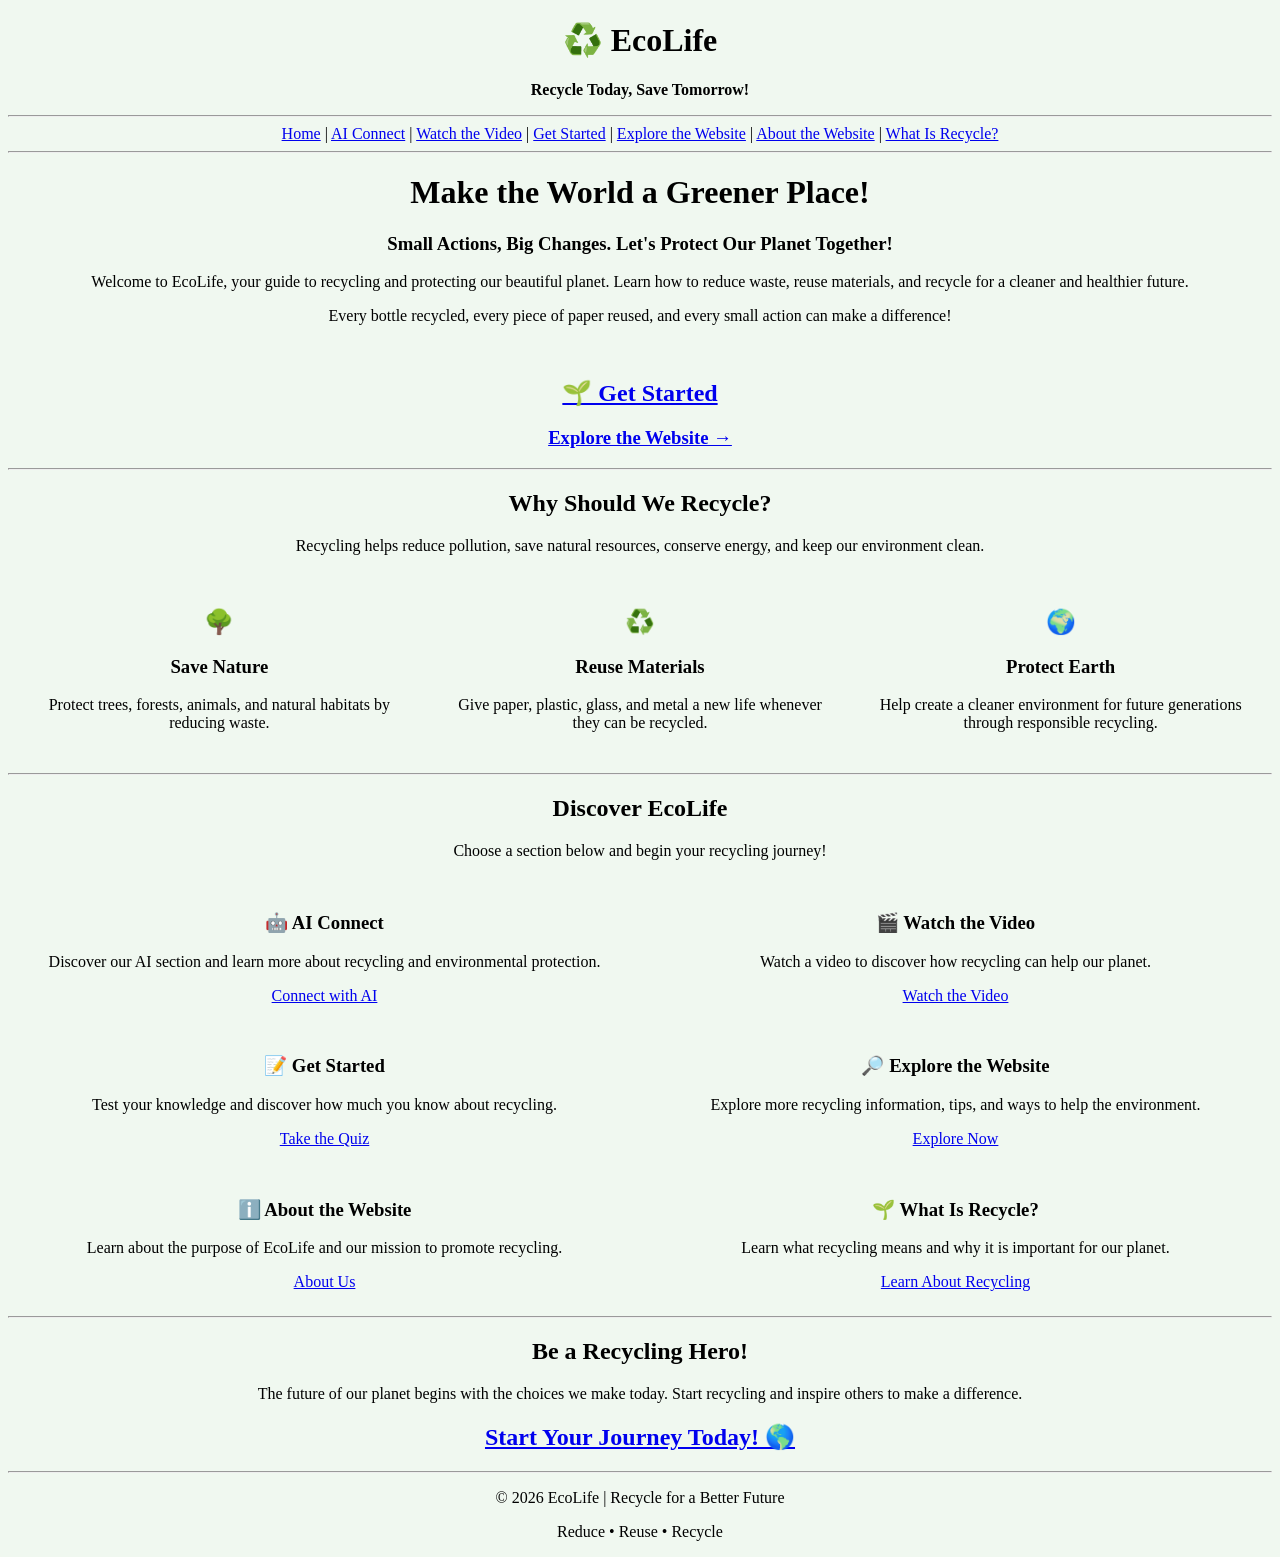
==== commit 7d99ca62: "change my old style" ====
--- a/index.html
+++ b/index.html
@@ -4,145 +4,213 @@
 <head>
     <meta charset="UTF-8">
     <meta name="viewport" content="width=device-width, initial-scale=1.0">
-
-    <meta name="description" content="Discover recycling, learn how to protect the planet, and join the Slo Recycle competition.">
-
-    <title>Slo Recycle | Make a Difference</title>
-
-    <link rel="stylesheet" href="style.css">
+    <title>EcoLife | Recycle for a Better Future</title>
 </head>
 
-<body>
-
-    <!-- Header and Navigation -->
-    <header class="site-header">
-        <nav class="navbar" aria-label="Main navigation">
-
-            <div class="logo">
-                <a href="index.html" aria-label="Slo Recycle home">
-                    <h1>
-                        <span class="s">S</span>lo
-                        <span class="bigone">Recyc<span class="l">l</span>e</span>
-                    </h1>
-                </a>
-            </div>
-
-            <ul class="links">
-                <li>
-                    <a href="a.html">About Recycling</a>
-                </li>
-                <li>
-                    <a href="w.html">What Is Recycling?</a>
-                </li>
-                <li>
-                    <a href="ai.html">Ask AI</a>
-                </li>
-            </ul>
-
-            <div class="wrapper">
-                <a href="quiz.html">Get Started</a>
-            </div>
-
+<body bgcolor="#f0f8f0">
+
+    <!-- Header -->
+    <header>
+        <center>
+            <h1>♻️ EcoLife</h1>
+            <p><b>Recycle Today, Save Tomorrow!</b></p>
+        </center>
+
+        <hr>
+
+        <!-- Navigation Links -->
+        <nav>
+            <center>
+                <a href="index.html">Home</a> |
+                <a href="ai.html">AI Connect</a> |
+                <a href="video.html">Watch the Video</a> |
+                <a href="quiz.html">Get Started</a> |
+                <a href="explore.html">Explore the Website</a> |
+                <a href="a.html">About the Website</a> |
+                <a href="w.html">What Is Recycle?</a>
+            </center>
         </nav>
+
+        <hr>
     </header>
 
-
-    <!-- Main Content -->
+    <!-- Welcome Section -->
     <main>
-
-        <!-- Introduction Section -->
-        <section class="bodysec" aria-label="Welcome to Slo Recycle">
-
-            <div class="sec1">
-                <p class="eyebrow">SMALL ACTIONS, BIG IMPACT</p>
-
-                <h1>Start Your Recycling Journey</h1>
-
-                <p>
-                    Learn how to recycle, discover creative ways to reuse
-                    materials, and turn everyday waste into something new.
-                </p>
-
-                <p class="recycling-message">
-                    Remember: Reduce, Reuse, Recycle.
-                </p>
-
-                <a href="explore.html" class="primary-button">
-                    Explore the Website
-                </a>
-            </div>
-
-
-            <!-- Recycling Competition -->
-            <div class="sec2">
-                <p class="section-label">THE SLO RECYCLE CHALLENGE</p>
-
-                <h2>Recycle More. Win Together.</h2>
-
-                <p>
-                    Think you have what it takes to become a recycling
-                    champion? Join the competition, make a difference,
-                    and help your team win a pizza party!
-                </p>
-
-                <a href="quiz.html" id="thesec1">
-                    Join the Challenge
-                </a>
-            </div>
-
-
-            <!-- Educational Video -->
-            <div class="sec3">
-                <p class="section-label">LEARN SOMETHING NEW</p>
-
-                <h2>Ready to Make a Difference?</h2>
-
-                <p>
-                    Discover how recycling works and learn simple ways
-                    to help keep our planet clean.
-                </p>
-
-                <a href="video.html" id="thesec2">
-                    Watch the Recycling Video
-                </a>
-            </div>
-
-        </section>
-
+        <center>
+            <h1>Make the World a Greener Place!</h1>
+
+            <h3>
+                Small Actions, Big Changes.
+                Let's Protect Our Planet Together!
+            </h3>
+
+            <p>
+                Welcome to EcoLife, your guide to recycling and protecting
+                our beautiful planet. Learn how to reduce waste, reuse
+                materials, and recycle for a cleaner and healthier future.
+            </p>
+
+            <p>
+                Every bottle recycled, every piece of paper reused, and
+                every small action can make a difference!
+            </p>
+
+            <br>
+
+            <a href="quiz.html">
+                <h2>🌱 Get Started</h2>
+            </a>
+
+            <a href="explore.html">
+                <h3>Explore the Website →</h3>
+            </a>
+
+        </center>
+
+        <hr>
+
+        <!-- Recycling Information -->
+        <center>
+            <h2>Why Should We Recycle?</h2>
+
+            <p>
+                Recycling helps reduce pollution, save natural resources,
+                conserve energy, and keep our environment clean.
+            </p>
+        </center>
+
+        <table width="100%" cellpadding="15">
+            <tr>
+                <td align="center" width="33%">
+                    <h2>🌳</h2>
+                    <h3>Save Nature</h3>
+                    <p>
+                        Protect trees, forests, animals, and natural
+                        habitats by reducing waste.
+                    </p>
+                </td>
+
+                <td align="center" width="33%">
+                    <h2>♻️</h2>
+                    <h3>Reuse Materials</h3>
+                    <p>
+                        Give paper, plastic, glass, and metal a new life
+                        whenever they can be recycled.
+                    </p>
+                </td>
+
+                <td align="center" width="33%">
+                    <h2>🌍</h2>
+                    <h3>Protect Earth</h3>
+                    <p>
+                        Help create a cleaner environment for future
+                        generations through responsible recycling.
+                    </p>
+                </td>
+            </tr>
+        </table>
+
+        <hr>
+
+        <!-- Website Features -->
+        <center>
+            <h2>Discover EcoLife</h2>
+            <p>Choose a section below and begin your recycling journey!</p>
+        </center>
+
+        <table width="100%" cellpadding="15">
+            <tr>
+                <td align="center" width="50%">
+                    <h3>🤖 AI Connect</h3>
+                    <p>
+                        Discover our AI section and learn more about
+                        recycling and environmental protection.
+                    </p>
+                    <a href="ai.html">Connect with AI</a>
+                </td>
+
+                <td align="center" width="50%">
+                    <h3>🎬 Watch the Video</h3>
+                    <p>
+                        Watch a video to discover how recycling
+                        can help our planet.
+                    </p>
+                    <a href="video.html">Watch the Video</a>
+                </td>
+            </tr>
+
+            <tr>
+                <td align="center" width="50%">
+                    <h3>📝 Get Started</h3>
+                    <p>
+                        Test your knowledge and discover how much
+                        you know about recycling.
+                    </p>
+                    <a href="quiz.html">Take the Quiz</a>
+                </td>
+
+                <td align="center" width="50%">
+                    <h3>🔎 Explore the Website</h3>
+                    <p>
+                        Explore more recycling information, tips,
+                        and ways to help the environment.
+                    </p>
+                    <a href="explore.html">Explore Now</a>
+                </td>
+            </tr>
+
+            <tr>
+                <td align="center" width="50%">
+                    <h3>ℹ️ About the Website</h3>
+                    <p>
+                        Learn about the purpose of EcoLife and
+                        our mission to promote recycling.
+                    </p>
+                    <a href="a.html">About Us</a>
+                </td>
+
+                <td align="center" width="50%">
+                    <h3>🌱 What Is Recycle?</h3>
+                    <p>
+                        Learn what recycling means and why it
+                        is important for our planet.
+                    </p>
+                    <a href="w.html">Learn About Recycling</a>
+                </td>
+            </tr>
+        </table>
+
+        <hr>
+
+        <!-- Final Call to Action -->
+        <center>
+            <h2>Be a Recycling Hero!</h2>
+
+            <p>
+                The future of our planet begins with the choices
+                we make today. Start recycling and inspire others
+                to make a difference.
+            </p>
+
+            <a href="quiz.html">
+                <h2>Start Your Journey Today! 🌎</h2>
+            </a>
+        </center>
     </main>
 
-
     <!-- Footer -->
-    <footer class="site-footer">
-
-        <div class="big">
-
-            <div class="small">
-                <h2>
-                    <span class="sss">S</span>lo
-                    <span class="re">Recycle</span>
-                </h2>
-
-                <p>
-                    Thank you for being part of the recycling journey.
-                    Together, we can build a cleaner future.
-                </p>
-            </div>
-
-            <div class="footer-info">
-                <h3>Our Team</h3>
-                <p>Tarek Team Management</p>
-
-                <h3>Location</h3>
-                <p>Slo, Sharjah</p>
-            </div>
-
-        </div>
-
-        <div class="footer-bottom">
-            <p>&copy; 2026 Slo Recycle. Every small action counts.</p>
-        </div>
-
+    <footer>
+        <hr>
+
+        <center>
+            <p>
+                © 2026 EcoLife | Recycle for a Better Future
+            </p>
+
+            <p>
+                Reduce • Reuse • Recycle
+            </p>
+        </center>
     </footer>
 
 </body>
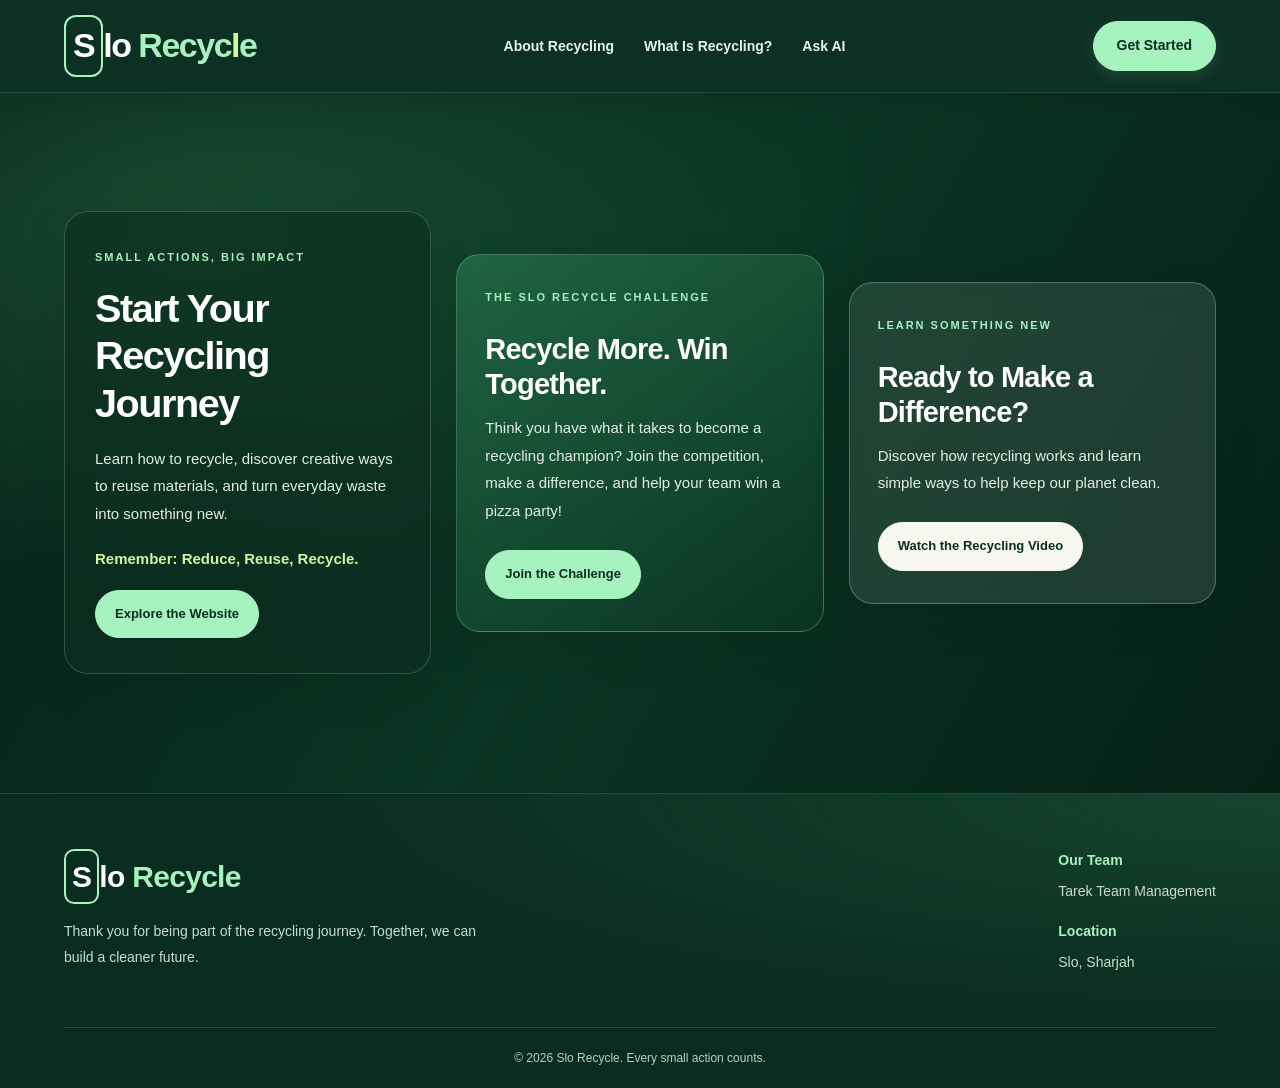
==== commit b69aac26: "change my old style" ====
--- a/index.html
+++ b/index.html
@@ -4,213 +4,145 @@
 <head>
     <meta charset="UTF-8">
     <meta name="viewport" content="width=device-width, initial-scale=1.0">
-    <title>EcoLife | Recycle for a Better Future</title>
+
+    <meta name="description" content="Discover recycling, learn how to protect the planet, and join the Slo Recycle competition.">
+
+    <title>Slo Recycle | Make a Difference</title>
+
+    <link rel="stylesheet" href="style.css">
 </head>
 
-<body bgcolor="#f0f8f0">
+<body>
 
-    <!-- Header -->
-    <header>
-        <center>
-            <h1>♻️ EcoLife</h1>
-            <p><b>Recycle Today, Save Tomorrow!</b></p>
-        </center>
+    <!-- Header and Navigation -->
+    <header class="site-header">
+        <nav class="navbar" aria-label="Main navigation">
 
-        <hr>
+            <div class="logo">
+                <a href="index.html" aria-label="Slo Recycle home">
+                    <h1>
+                        <span class="s">S</span>lo
+                        <span class="bigone">Recyc<span class="l">l</span>e</span>
+                    </h1>
+                </a>
+            </div>
 
-        <!-- Navigation Links -->
-        <nav>
-            <center>
-                <a href="index.html">Home</a> |
-                <a href="ai.html">AI Connect</a> |
-                <a href="video.html">Watch the Video</a> |
-                <a href="quiz.html">Get Started</a> |
-                <a href="explore.html">Explore the Website</a> |
-                <a href="a.html">About the Website</a> |
-                <a href="w.html">What Is Recycle?</a>
-            </center>
+            <ul class="links">
+                <li>
+                    <a href="a.html">About Recycling</a>
+                </li>
+                <li>
+                    <a href="w.html">What Is Recycling?</a>
+                </li>
+                <li>
+                    <a href="ai.html">Ask AI</a>
+                </li>
+            </ul>
+
+            <div class="wrapper">
+                <a href="quiz.html">Get Started</a>
+            </div>
+
         </nav>
-
-        <hr>
     </header>
 
-    <!-- Welcome Section -->
+
+    <!-- Main Content -->
     <main>
-        <center>
-            <h1>Make the World a Greener Place!</h1>
 
-            <h3>
-                Small Actions, Big Changes.
-                Let's Protect Our Planet Together!
-            </h3>
+        <!-- Introduction Section -->
+        <section class="bodysec" aria-label="Welcome to Slo Recycle">
 
-            <p>
-                Welcome to EcoLife, your guide to recycling and protecting
-                our beautiful planet. Learn how to reduce waste, reuse
-                materials, and recycle for a cleaner and healthier future.
-            </p>
+            <div class="sec1">
+                <p class="eyebrow">SMALL ACTIONS, BIG IMPACT</p>
 
-            <p>
-                Every bottle recycled, every piece of paper reused, and
-                every small action can make a difference!
-            </p>
+                <h1>Start Your Recycling Journey</h1>
 
-            <br>
+                <p>
+                    Learn how to recycle, discover creative ways to reuse
+                    materials, and turn everyday waste into something new.
+                </p>
 
-            <a href="quiz.html">
-                <h2>🌱 Get Started</h2>
-            </a>
+                <p class="recycling-message">
+                    Remember: Reduce, Reuse, Recycle.
+                </p>
 
-            <a href="explore.html">
-                <h3>Explore the Website →</h3>
-            </a>
+                <a href="explore.html" class="primary-button">
+                    Explore the Website
+                </a>
+            </div>
 
-        </center>
 
-        <hr>
+            <!-- Recycling Competition -->
+            <div class="sec2">
+                <p class="section-label">THE SLO RECYCLE CHALLENGE</p>
 
-        <!-- Recycling Information -->
-        <center>
-            <h2>Why Should We Recycle?</h2>
+                <h2>Recycle More. Win Together.</h2>
 
-            <p>
-                Recycling helps reduce pollution, save natural resources,
-                conserve energy, and keep our environment clean.
-            </p>
-        </center>
+                <p>
+                    Think you have what it takes to become a recycling
+                    champion? Join the competition, make a difference,
+                    and help your team win a pizza party!
+                </p>
 
-        <table width="100%" cellpadding="15">
-            <tr>
-                <td align="center" width="33%">
-                    <h2>🌳</h2>
-                    <h3>Save Nature</h3>
-                    <p>
-                        Protect trees, forests, animals, and natural
-                        habitats by reducing waste.
-                    </p>
-                </td>
+                <a href="quiz.html" id="thesec1">
+                    Join the Challenge
+                </a>
+            </div>
 
-                <td align="center" width="33%">
-                    <h2>♻️</h2>
-                    <h3>Reuse Materials</h3>
-                    <p>
-                        Give paper, plastic, glass, and metal a new life
-                        whenever they can be recycled.
-                    </p>
-                </td>
 
-                <td align="center" width="33%">
-                    <h2>🌍</h2>
-                    <h3>Protect Earth</h3>
-                    <p>
-                        Help create a cleaner environment for future
-                        generations through responsible recycling.
-                    </p>
-                </td>
-            </tr>
-        </table>
+            <!-- Educational Video -->
+            <div class="sec3">
+                <p class="section-label">LEARN SOMETHING NEW</p>
 
-        <hr>
+                <h2>Ready to Make a Difference?</h2>
 
-        <!-- Website Features -->
-        <center>
-            <h2>Discover EcoLife</h2>
-            <p>Choose a section below and begin your recycling journey!</p>
-        </center>
+                <p>
+                    Discover how recycling works and learn simple ways
+                    to help keep our planet clean.
+                </p>
 
-        <table width="100%" cellpadding="15">
-            <tr>
-                <td align="center" width="50%">
-                    <h3>🤖 AI Connect</h3>
-                    <p>
-                        Discover our AI section and learn more about
-                        recycling and environmental protection.
-                    </p>
-                    <a href="ai.html">Connect with AI</a>
-                </td>
+                <a href="video.html" id="thesec2">
+                    Watch the Recycling Video
+                </a>
+            </div>
 
-                <td align="center" width="50%">
-                    <h3>🎬 Watch the Video</h3>
-                    <p>
-                        Watch a video to discover how recycling
-                        can help our planet.
-                    </p>
-                    <a href="video.html">Watch the Video</a>
-                </td>
-            </tr>
+        </section>
 
-            <tr>
-                <td align="center" width="50%">
-                    <h3>📝 Get Started</h3>
-                    <p>
-                        Test your knowledge and discover how much
-                        you know about recycling.
-                    </p>
-                    <a href="quiz.html">Take the Quiz</a>
-                </td>
-
-                <td align="center" width="50%">
-                    <h3>🔎 Explore the Website</h3>
-                    <p>
-                        Explore more recycling information, tips,
-                        and ways to help the environment.
-                    </p>
-                    <a href="explore.html">Explore Now</a>
-                </td>
-            </tr>
-
-            <tr>
-                <td align="center" width="50%">
-                    <h3>ℹ️ About the Website</h3>
-                    <p>
-                        Learn about the purpose of EcoLife and
-                        our mission to promote recycling.
-                    </p>
-                    <a href="a.html">About Us</a>
-                </td>
-
-                <td align="center" width="50%">
-                    <h3>🌱 What Is Recycle?</h3>
-                    <p>
-                        Learn what recycling means and why it
-                        is important for our planet.
-                    </p>
-                    <a href="w.html">Learn About Recycling</a>
-                </td>
-            </tr>
-        </table>
-
-        <hr>
-
-        <!-- Final Call to Action -->
-        <center>
-            <h2>Be a Recycling Hero!</h2>
-
-            <p>
-                The future of our planet begins with the choices
-                we make today. Start recycling and inspire others
-                to make a difference.
-            </p>
-
-            <a href="quiz.html">
-                <h2>Start Your Journey Today! 🌎</h2>
-            </a>
-        </center>
     </main>
 
+
     <!-- Footer -->
-    <footer>
-        <hr>
+    <footer class="site-footer">
 
-        <center>
-            <p>
-                © 2026 EcoLife | Recycle for a Better Future
-            </p>
+        <div class="big">
 
-            <p>
-                Reduce • Reuse • Recycle
-            </p>
-        </center>
+            <div class="small">
+                <h2>
+                    <span class="sss">S</span>lo
+                    <span class="re">Recycle</span>
+                </h2>
+
+                <p>
+                    Thank you for being part of the recycling journey.
+                    Together, we can build a cleaner future.
+                </p>
+            </div>
+
+            <div class="footer-info">
+                <h3>Our Team</h3>
+                <p>Tarek Team Management</p>
+
+                <h3>Location</h3>
+                <p>Slo, Sharjah</p>
+            </div>
+
+        </div>
+
+        <div class="footer-bottom">
+            <p>&copy; 2026 Slo Recycle. Every small action counts.</p>
+        </div>
+
     </footer>
 
 </body>
--- a/style.css
+++ b/style.css
@@ -0,0 +1,620 @@
+/* ========================================
+   SLO RECYCLE — MODERN ECO DESIGN
+======================================== */
+
+/* 1. COLORS AND RESET */
+
+:root {
+    --forest: #123c2a;
+    --deep-green: #092c20;
+    --green: #26734d;
+    --mint: #a7f3c0;
+    --lime: #d5f5a3;
+    --cream: #f6f8ef;
+    --white: #ffffff;
+    --text: #183b2b;
+    --muted: #dcebe0;
+    --shadow: 0 15px 40px rgba(4, 35, 22, 0.15);
+}
+
+* {
+    margin: 0;
+    padding: 0;
+    box-sizing: border-box;
+}
+
+html {
+    scroll-behavior: smooth;
+}
+
+body {
+    font-family: "Segoe UI", Arial, sans-serif;
+    background: var(--cream);
+    color: var(--text);
+    line-height: 1.7;
+}
+
+a {
+    text-decoration: none;
+}
+
+a:focus-visible {
+    outline: 3px solid var(--lime);
+    outline-offset: 5px;
+}
+
+
+/* ========================================
+   2. NAVIGATION BAR
+======================================== */
+
+header {
+    position: relative;
+    z-index: 10;
+    background: rgba(9, 44, 32, 0.98);
+    border-bottom: 1px solid rgba(167, 243, 192, 0.15);
+    box-shadow: 0 5px 25px rgba(0, 0, 0, 0.12);
+}
+
+nav {
+    max-width: 1450px;
+    min-height: 88px;
+    margin: 0 auto;
+    padding: 15px 5%;
+
+    display: flex;
+    align-items: center;
+    justify-content: space-between;
+    gap: 30px;
+}
+
+
+/* Logo */
+
+.logo h1 {
+    color: var(--white);
+    font-size: 34px;
+    font-weight: 800;
+    letter-spacing: -1.5px;
+    white-space: nowrap;
+}
+
+.logo h1 .bigone {
+    color: var(--mint);
+}
+
+.s {
+    display: inline-block;
+    padding: 0 7px;
+    color: var(--white);
+    border: 2px solid var(--mint);
+    border-radius: 12px;
+}
+
+.l {
+    color: var(--lime);
+}
+
+
+/* Navigation links */
+
+.links {
+    display: flex;
+    align-items: center;
+    justify-content: center;
+    gap: 30px;
+    list-style: none;
+}
+
+.links a {
+    position: relative;
+    color: #e6f4e9;
+    font-size: 14px;
+    font-weight: 600;
+    transition: color 0.3s ease;
+}
+
+.links a::after {
+    content: "";
+    position: absolute;
+    bottom: -7px;
+    left: 0;
+    width: 0;
+    height: 2px;
+    background: var(--mint);
+    transition: width 0.3s ease;
+}
+
+.links a:hover {
+    color: var(--mint);
+}
+
+.links a:hover::after {
+    width: 100%;
+}
+
+
+/* Main navigation button */
+
+.wrapper a {
+    display: inline-block;
+    padding: 12px 23px;
+    border: 1px solid var(--mint);
+    border-radius: 50px;
+
+    background: var(--mint);
+    color: var(--deep-green);
+
+    font-size: 14px;
+    font-weight: 800;
+    white-space: nowrap;
+
+    box-shadow: 0 5px 15px rgba(167, 243, 192, 0.12);
+    transition: all 0.3s ease;
+}
+
+.wrapper a:hover {
+    background: transparent;
+    color: var(--mint);
+    transform: translateY(-3px);
+}
+
+
+/* ========================================
+   3. MAIN BACKGROUND
+======================================== */
+
+.bodysec {
+    position: relative;
+    isolation: isolate;
+    min-height: 700px;
+    padding: 80px 5%;
+
+    display: grid;
+    grid-template-columns: repeat(3, minmax(0, 1fr));
+    align-items: center;
+    gap: 25px;
+
+    background-color: var(--deep-green);
+    background-image: url("https://png.pngtree.com/thumb_back/fh260/background/20230627/pngtree-illustration-of-earth-preservation-3d-rendered-hand-holding-recycle-icon-image_3684729.jpg");
+    background-repeat: no-repeat;
+    background-position: center;
+    background-size: cover;
+    background-attachment: scroll;
+}
+
+
+/* Atmospheric green overlay */
+
+.bodysec::before {
+    content: "";
+    position: absolute;
+    inset: 0;
+    z-index: -1;
+
+    background:
+        radial-gradient(
+            ellipse at 15% 20%,
+            rgba(68, 164, 105, 0.28),
+            transparent 45%
+        ),
+        linear-gradient(
+            120deg,
+            rgba(5, 32, 22, 0.92),
+            rgba(9, 54, 35, 0.72),
+            rgba(5, 32, 22, 0.86)
+        );
+}
+
+
+/* ========================================
+   4. SHARED TEXT
+======================================== */
+
+.bodysec h1,
+.bodysec h2 {
+    color: var(--white);
+    line-height: 1.2;
+    letter-spacing: -0.8px;
+}
+
+.bodysec p {
+    color: #e2f0e6;
+    font-size: 15px;
+    line-height: 1.85;
+}
+
+.bodysec .section-label,
+.bodysec .eyebrow {
+    color: var(--mint);
+    font-size: 11px;
+    font-weight: 800;
+    letter-spacing: 2px;
+    text-transform: uppercase;
+}
+
+
+/* ========================================
+   5. INTRODUCTION CARD
+======================================== */
+
+.bodysec .sec1 {
+    display: flex;
+    flex-direction: column;
+    align-items: flex-start;
+    gap: 17px;
+
+    padding: 35px 30px;
+    border-radius: 24px;
+
+    background: rgba(12, 46, 32, 0.68);
+    border: 1px solid rgba(255, 255, 255, 0.18);
+
+    box-shadow: var(--shadow);
+    backdrop-filter: blur(14px);
+    -webkit-backdrop-filter: blur(14px);
+}
+
+.bodysec .sec1 h1 {
+    font-size: clamp(32px, 3.1vw, 46px);
+    font-weight: 850;
+    letter-spacing: -1.5px;
+}
+
+.bodysec .sec1 p {
+    margin: 0;
+}
+
+.bodysec .sec1 .recycling-message {
+    color: var(--lime);
+    font-weight: 700;
+}
+
+
+/* ========================================
+   6. COMPETITION CARD
+======================================== */
+
+.bodysec .sec2 {
+    padding: 32px 28px;
+    border-radius: 24px;
+
+    background: linear-gradient(
+        145deg,
+        rgba(34, 105, 69, 0.88),
+        rgba(11, 52, 35, 0.91)
+    );
+
+    border: 1px solid rgba(167, 243, 192, 0.28);
+    box-shadow: var(--shadow);
+
+    transition:
+        transform 0.35s ease,
+        border-color 0.35s ease,
+        box-shadow 0.35s ease;
+}
+
+.bodysec .sec2:hover {
+    transform: translateY(-8px);
+    border-color: var(--mint);
+    box-shadow: 0 22px 45px rgba(0, 0, 0, 0.22);
+}
+
+.bodysec .sec2 h2 {
+    margin: 12px 0;
+    font-size: 29px;
+    font-weight: 800;
+}
+
+.bodysec .sec2 p {
+    margin-bottom: 25px;
+}
+
+
+/* ========================================
+   7. RECYCLING VIDEO CARD
+======================================== */
+
+.bodysec .sec3 {
+    padding: 32px 28px;
+    border-radius: 24px;
+
+    background: rgba(246, 248, 239, 0.10);
+    border: 1px solid rgba(255, 255, 255, 0.25);
+
+    box-shadow: var(--shadow);
+    backdrop-filter: blur(12px);
+    -webkit-backdrop-filter: blur(12px);
+
+    transition:
+        transform 0.35s ease,
+        background 0.35s ease;
+}
+
+.bodysec .sec3:hover {
+    transform: translateY(-8px);
+    background: rgba(246, 248, 239, 0.16);
+}
+
+.bodysec .sec3 h2 {
+    margin: 12px 0;
+    font-size: 29px;
+    font-weight: 800;
+}
+
+.bodysec .sec3 p {
+    margin-bottom: 25px;
+}
+
+
+/* ========================================
+   8. BUTTONS
+======================================== */
+
+.primary-button,
+.bodysec .sec2 a,
+.bodysec .sec3 a {
+    display: inline-block;
+    width: fit-content;
+    max-width: 100%;
+    padding: 13px 19px;
+
+    border-radius: 50px;
+    font-size: 13px;
+    font-weight: 800;
+    line-height: 1.6;
+    text-align: center;
+
+    transition: all 0.3s ease;
+}
+
+
+/* Green buttons */
+
+.primary-button,
+.bodysec .sec2 a {
+    color: var(--deep-green);
+    background: var(--mint);
+    border: 1px solid var(--mint);
+}
+
+.primary-button:hover,
+.bodysec .sec2 a:hover {
+    color: var(--white);
+    background: var(--green);
+    border-color: var(--mint);
+    transform: translateY(-3px);
+    box-shadow: 0 8px 20px rgba(0, 0, 0, 0.18);
+}
+
+
+/* White button */
+
+.bodysec .sec3 a {
+    color: var(--deep-green);
+    background: var(--cream);
+    border: 1px solid var(--cream);
+}
+
+.bodysec .sec3 a:hover {
+    color: var(--deep-green);
+    background: var(--lime);
+    border-color: var(--lime);
+    transform: translateY(-3px);
+}
+
+
+/* ========================================
+   9. FOOTER
+======================================== */
+
+footer {
+    padding: 55px 5% 20px;
+    color: var(--white);
+    background:
+        radial-gradient(
+            ellipse at top right,
+            rgba(54, 126, 79, 0.28),
+            transparent 55%
+        ),
+        var(--deep-green);
+    border-top: 1px solid rgba(167, 243, 192, 0.15);
+}
+
+.big {
+    display: flex;
+    flex-direction: row;
+    align-items: flex-start;
+    justify-content: space-between;
+    gap: 40px;
+
+    max-width: 1400px;
+    margin: 0 auto;
+}
+
+.big .small {
+    max-width: 440px;
+}
+
+footer .big .small h1,
+footer .big .small h2 {
+    margin-bottom: 14px;
+    color: var(--white);
+    font-size: 30px;
+    font-weight: 800;
+    letter-spacing: -0.7px;
+}
+
+.re {
+    color: var(--mint);
+}
+
+.sss {
+    display: inline-block;
+    padding: 0 6px;
+    border: 2px solid var(--mint);
+    border-radius: 10px;
+    color: var(--white);
+}
+
+.big .small p,
+.footer-info p {
+    color: #c9ded0;
+    font-size: 14px;
+    line-height: 1.9;
+}
+
+.footer-info h3 {
+    margin-bottom: 5px;
+    color: var(--mint);
+    font-size: 14px;
+    font-weight: 800;
+}
+
+.footer-info p {
+    margin-bottom: 16px;
+}
+
+
+/* Footer copyright */
+
+.footer-bottom {
+    max-width: 1400px;
+    margin: 35px auto 0;
+    padding-top: 20px;
+
+    border-top: 1px solid rgba(255, 255, 255, 0.15);
+    text-align: center;
+}
+
+.footer-bottom p {
+    color: #b9d1c1;
+    font-size: 12px;
+}
+
+
+/* ========================================
+   10. TABLET RESPONSIVENESS
+======================================== */
+
+@media (max-width: 1050px) {
+
+    nav {
+        flex-wrap: wrap;
+        gap: 20px;
+        padding: 18px 4%;
+    }
+
+    .links {
+        gap: 20px;
+    }
+
+    .bodysec {
+        grid-template-columns: repeat(2, minmax(0, 1fr));
+        padding: 55px 4%;
+    }
+
+    .bodysec .sec1 {
+        grid-column: 1 / -1;
+    }
+
+    .bodysec .sec2,
+    .bodysec .sec3 {
+        padding: 26px 23px;
+    }
+}
+
+
+/* ========================================
+   11. MOBILE RESPONSIVENESS
+======================================== */
+
+@media (max-width: 650px) {
+
+    nav {
+        flex-direction: column;
+        align-items: center;
+        gap: 20px;
+        padding: 22px 18px;
+    }
+
+    .logo h1 {
+        font-size: 31px;
+    }
+
+    .links {
+        flex-wrap: wrap;
+        gap: 13px 20px;
+        justify-content: center;
+    }
+
+    .links a {
+        font-size: 13px;
+    }
+
+    .bodysec {
+        grid-template-columns: 1fr;
+        gap: 22px;
+        min-height: auto;
+        padding: 35px 18px;
+        background-position: center;
+    }
+
+    .bodysec .sec1,
+    .bodysec .sec2,
+    .bodysec .sec3 {
+        grid-column: auto;
+        padding: 27px 23px;
+        border-radius: 20px;
+    }
+
+    .bodysec .sec1 h1 {
+        font-size: 35px;
+    }
+
+    .bodysec .sec2 h2,
+    .bodysec .sec3 h2 {
+        font-size: 26px;
+    }
+
+    .bodysec p {
+        font-size: 14px;
+    }
+
+    .big {
+        flex-direction: column;
+        gap: 25px;
+    }
+
+    footer {
+        padding: 40px 22px 18px;
+    }
+
+    footer .big .small h1,
+    footer .big .small h2 {
+        font-size: 27px;
+    }
+
+    .footer-bottom {
+        margin-top: 25px;
+    }
+}
+
+
+/* ========================================
+   12. REDUCED MOTION ACCESSIBILITY
+======================================== */
+
+@media (prefers-reduced-motion: reduce) {
+
+    html {
+        scroll-behavior: auto;
+    }
+
+    *,
+    *::before,
+    *::after {
+        animation-duration: 0.01ms !important;
+        transition-duration: 0.01ms !important;
+    }
+}
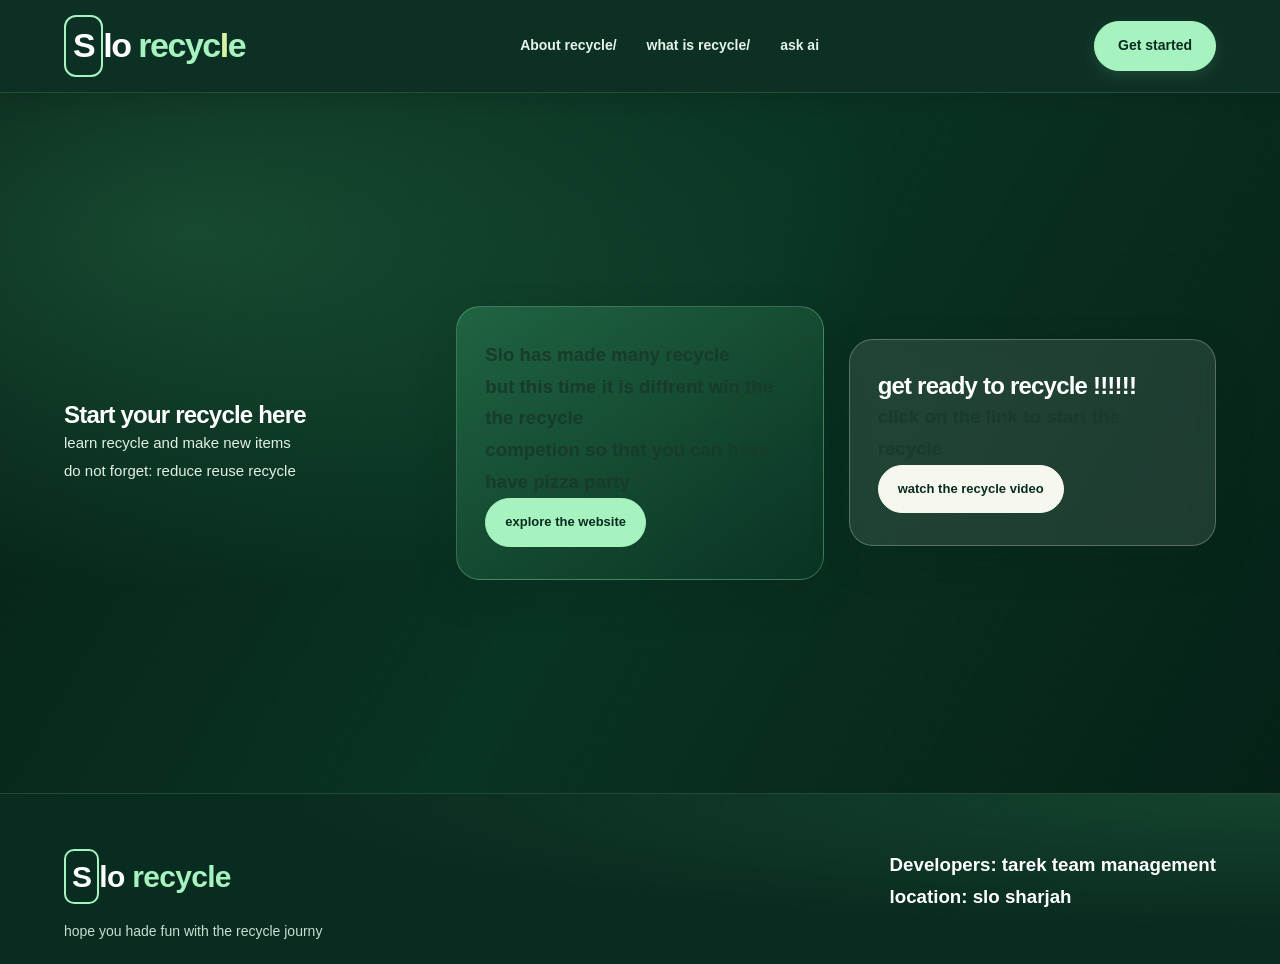
==== commit c1d68c84: "change my old style" ====
--- a/index.html
+++ b/index.html
@@ -1,149 +1,70 @@
-
 <!DOCTYPE html>
 <html lang="en">
 <head>
     <meta charset="UTF-8">
     <meta name="viewport" content="width=device-width, initial-scale=1.0">
-
-    <meta name="description" content="Discover recycling, learn how to protect the planet, and join the Slo Recycle competition.">
-
-    <title>Slo Recycle | Make a Difference</title>
-
+    <title>Clean earth and recycle</title>
     <link rel="stylesheet" href="style.css">
 </head>
+<body>
+    <header>
+        <nav>
+            <div class="logo">
+                <h1> <span class="s">S</span>lo <span class="bigone">recyc<span class="l">l</span>e</span></h1>
 
-<body>
+            </div>
+            <ul class="links">
+                <a href="a.html">About recycle/</a>
+                <a href="w.html">what is recycle/</a>
+                <a href="ai.html">ask ai</a>
 
-    <!-- Header and Navigation -->
-    <header class="site-header">
-        <nav class="navbar" aria-label="Main navigation">
+            </ul>
+            <div class="wrapper">
+                <a href="quiz.html">Get started</a>
 
-            <div class="logo">
-                <a href="index.html" aria-label="Slo Recycle home">
-                    <h1>
-                        <span class="s">S</span>lo
-                        <span class="bigone">Recyc<span class="l">l</span>e</span>
-                    </h1>
-                </a>
             </div>
+        </nav>
 
-            <ul class="links">
-                <li>
-                    <a href="a.html">About Recycling</a>
-                </li>
-                <li>
-                    <a href="w.html">What Is Recycling?</a>
-                </li>
-                <li>
-                    <a href="ai.html">Ask AI</a>
-                </li>
-            </ul>
-
-            <div class="wrapper">
-                <a href="quiz.html">Get Started</a>
-            </div>
-
-        </nav>
     </header>
 
-
-    <!-- Main Content -->
-    <main>
-
-        <!-- Introduction Section -->
-        <section class="bodysec" aria-label="Welcome to Slo Recycle">
-
-            <div class="sec1">
-                <p class="eyebrow">SMALL ACTIONS, BIG IMPACT</p>
-
-                <h1>Start Your Recycling Journey</h1>
-
-                <p>
-                    Learn how to recycle, discover creative ways to reuse
-                    materials, and turn everyday waste into something new.
-                </p>
-
-                <p class="recycling-message">
-                    Remember: Reduce, Reuse, Recycle.
-                </p>
-
-                <a href="explore.html" class="primary-button">
-                    Explore the Website
-                </a>
-            </div>
-
-
-            <!-- Recycling Competition -->
-            <div class="sec2">
-                <p class="section-label">THE SLO RECYCLE CHALLENGE</p>
-
-                <h2>Recycle More. Win Together.</h2>
-
-                <p>
-                    Think you have what it takes to become a recycling
-                    champion? Join the competition, make a difference,
-                    and help your team win a pizza party!
-                </p>
-
-                <a href="quiz.html" id="thesec1">
-                    Join the Challenge
-                </a>
-            </div>
-
-
-            <!-- Educational Video -->
-            <div class="sec3">
-                <p class="section-label">LEARN SOMETHING NEW</p>
-
-                <h2>Ready to Make a Difference?</h2>
-
-                <p>
-                    Discover how recycling works and learn simple ways
-                    to help keep our planet clean.
-                </p>
-
-                <a href="video.html" id="thesec2">
-                    Watch the Recycling Video
-                </a>
-            </div>
-
-        </section>
-
-    </main>
-
-
-    <!-- Footer -->
-    <footer class="site-footer">
-
-        <div class="big">
-
-            <div class="small">
-                <h2>
-                    <span class="sss">S</span>lo
-                    <span class="re">Recycle</span>
-                </h2>
-
-                <p>
-                    Thank you for being part of the recycling journey.
-                    Together, we can build a cleaner future.
-                </p>
-            </div>
-
-            <div class="footer-info">
-                <h3>Our Team</h3>
-                <p>Tarek Team Management</p>
-
-                <h3>Location</h3>
-                <p>Slo, Sharjah</p>
-            </div>
+    <section class="bodysec">
+        <div class=".sec1">
+            <h1>Start your recycle here</h1>
+            <p>learn recycle and make new items</p>
+            <p>do not forget: reduce reuse recycle</p>
 
         </div>
+        
+        <div class="sec2">
+            <h3>Slo has made many recycle <br> but this time it is diffrent win the the recycle <br> competion  so that you can have have pizza party</h3>
+            <a href="explore.html" id="thesec1">explore the website</a>
+            
 
-        <div class="footer-bottom">
-            <p>&copy; 2026 Slo Recycle. Every small action counts.</p>
+        </div>
+        <div class="sec3">
+            <h1>get ready to recycle !!!!!!</h1>
+            <h3>click on the link to start the recycle</h3>
+            <a href="video.html" id="thesec2">watch the recycle video</a>
         </div>
 
+    </section>
+
+    <footer>
+        <div class="big">
+            <div class="small">
+                <h1> 
+                   <span class="sss">S</span>lo <span class="re">recycle</span></h1>
+                <p>hope you hade fun with the recycle journy</p>
+
+            </div>
+            <ul>
+                <h3>Developers:  tarek team management</h3>
+                
+                <h3>location: slo sharjah</h3>
+
+            </ul>
+        </div>
     </footer>
-
+    
 </body>
-</html>
+</html>
